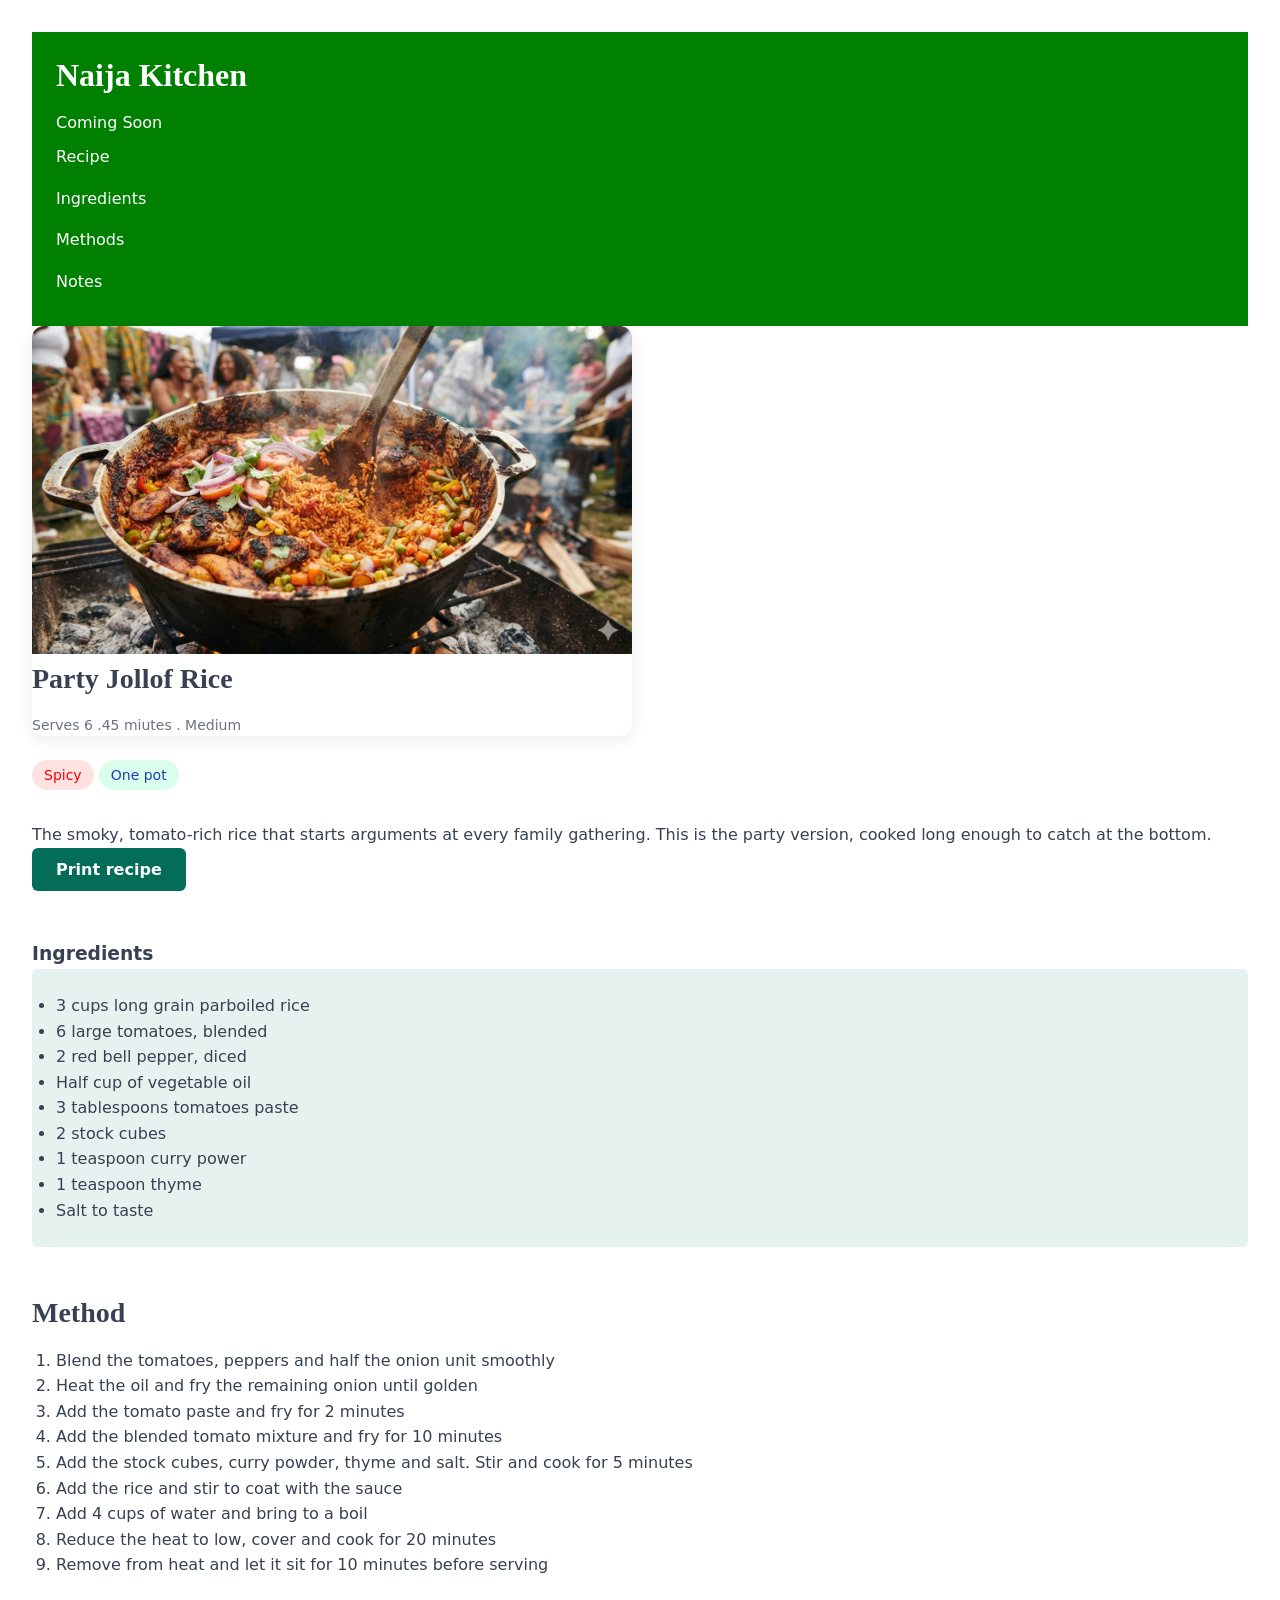
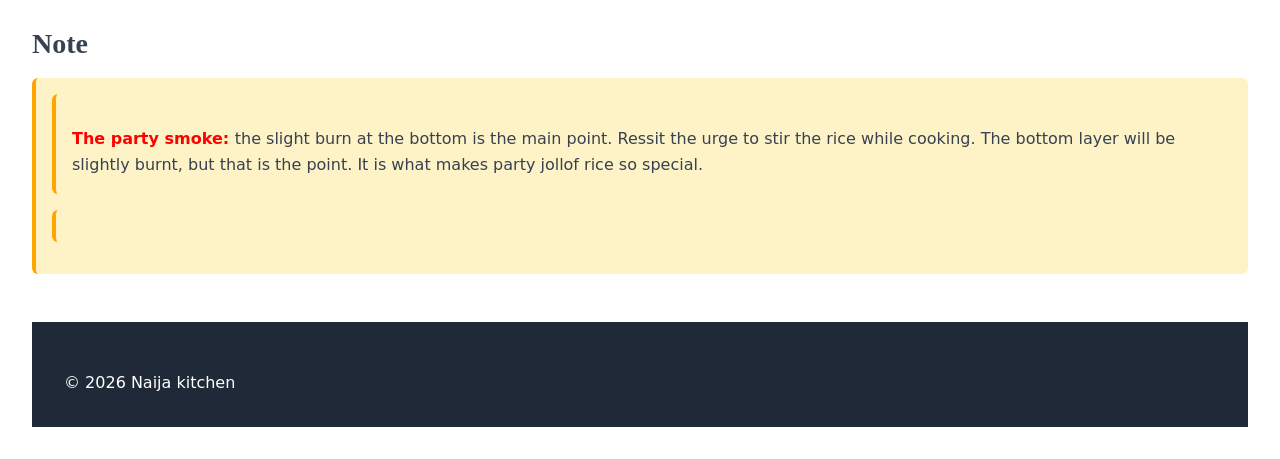
==== index.html @ 399a7993 "Update Naija Kitchen page" ====
<!DOCTYPE html>
<html lang="en">
<head>
    <meta charset="UTF-8">
    <meta name="viewport" content="width=device-width, initial-scale=1.0">
    <title>Naija Kitchen - Party Jollof Rice</title>
    <link rel="stylesheet" href="css/styles.css">
</head>
 <body>
    <header>
    <h1>Naija Kitchen</h1>
    <p>Coming Soon</p>
 <nav>
            <ul>
                <li><a href="#hero">Recipe</a></li>
                <li><a href="#ingredients">Ingredients</a></li>
                <li><a href="#methods">Methods</a></li>
                <li><a href="notes">Notes</a></li>

            </ul>
        </nav>
     </header>

     <main class="container">
        <section id="recipe">
            <article class="recipe-card">
            <img class="recipe-card_image" src="image/jollof.jpg" 
            alt="A pot of party jollof rice, browned at the edges">
            <div class="recipe-card_body">


            <h2>Party Jollof Rice</h2>
            <p class="recipe-meta">Serves 6 .45 miutes . Medium</p>
            
        </div>
     </article>

        <div class="tag-row">
            <span class="tag tag--spicy">Spicy</span>
            <span class="tag tag--quick">One pot</span> 
        </div>
        <p class="recipe-intro">
            The smoky, tomato-rich rice that starts arguments at every family gathering.
              This is the party version, cooked long enough to catch at the bottom.
        </p>

        <button class="btn">Print recipe</button>
        </section>


        <section id="ingredients">
            <h3>Ingredients</h3>
            <ul class="ingredients">
            <li>3 cups long grain parboiled rice</li>
            <li>6 large tomatoes, blended</li>
            <li>2 red bell pepper, diced</li>
            <li>Half cup of vegetable oil</li>
            <li>3 tablespoons tomatoes paste</li>
            <li>2 stock cubes</li>
            <li>1 teaspoon curry power</li>
            <li>1 teaspoon thyme</li>
            <li>Salt to taste</li>
            </ul>
        </section>

        <section id="Method">
            <h2>Method</h2>
            <ol class="method">
            <li>Blend the tomatoes, peppers and half the onion unit smoothly</li>
            <li>Heat the oil and fry the remaining onion until golden</li> 
            <li>Add the tomato paste and fry for 2 minutes</li>
            <li>Add the blended tomato mixture and fry for 10 minutes</li>
            <li>Add the stock cubes, curry powder, thyme and salt. Stir and cook for 5 minutes</li>
            <li>Add the rice and stir to coat with the sauce</li>
            <li>Add 4 cups of water and bring to a boil</li>
            <li>Reduce the heat to low, cover and cook for 20 minutes</li>
            <li>Remove from heat and let it sit for 10 minutes before serving</li>


            </ol>
        </section>

        <section id="Note">
            <h2>Note</h2>
            <ul class="note">
                 <div class="note">
                <p><strong>The party smoke: </strong> the slight burn at the bottom is the main point. 
                    Ressit the urge to stir the rice while cooking. 
                    The bottom layer will be slightly burnt, 
                    but that is the point. It is what makes party jollof rice so special.
                </p>
            </div>
            <div class="note">
             
            </div>

            </ul>

        </section>
     </main>

     <footer>
        <p>&copy; 2026 Naija kitchen</p>
     </footer>

    
</body>
</html>
---- css/styles.css ----
/* ----RESET ---- */

* {
    margin: 0;
    padding: 0;
    box-sizing:  border-box;
}

/* -----SPACING SCALE ----- */
/* only use these. No arbitrary numbers.
   0.5rem - 1rem - 1.5rem - 2rem - 4rem */

body {
    font-family: "Poppins", system-ui, sans sans-serif;
    padding: 2rem;
    color: #374151;
    line-height: 1.6;
}

h1, h2 {
     font-family: "Playfair", Georgia, serif;

}

h1 {font-size: 2rem;
    line-height: 1.2;
    margin-bottom: 1rem;

}

h2 {
    font-size: 1.75rem;
    line-height: 1.3;
    margin-bottom: 1rem;
    margin-top: 2rem;
}

p { margin-top: 1rem;}

ul,ol {
    margin-bottom: 1rem;
    padding-left: 1.5rem;
}

section { margin-bottom: 3rem;}

/* ---- LAYOUT -----*/
*container {
    width: 100%;
    max-width: 1100px;
    margin: 0 auto;
    padding: 0 rem;
}

/* ----- HEADER -----*/
header {
    background: green;
    color: white;
    padding: 1.5rem;
    
}

header h1 {
    margin-bottom: 1rem;
}

nav ul {
    list-style: none;
    padding-left: 0;
    margin-bottom: 0;
}

nav a {
    color: white;
    text-decoration: none;
    padding: 0.5rem 0;
    display: inline-block;
}

nav a:hover,
nav a:focus {
    text-decoration: underline;
}

.recipe-card {
    max-width: 600px;
    background: white;
    border-radius: 12px;
    box-shadow: 0 4px 16px rgba(0, 0, 0,0.08);
    overflow: hidden;
    margin-bottom: 1.5rem;

}


.recipe-card_image {
    width: 100%;
    height: 200%;
    object-fit: cover;

}

.recipe-card_body {
    padding: 1.5rems;}


.recipe-card_body h2 {
    margin-top: 0;
}

.recipe-meta {
    color: #6b7280;
    font-size: 0.875rem;
    margin-bottom: 0;
}

/* ------ TAGS -------*/

.tag {
    margin-bottom: 1rem;
}

.tag {
    display: inline-block;
    padding: 0.25rem 0.75rem;
    border-radius: 99px;
    font-size: 0.875rem;
}

.tag--spicy {
    background: #fee2e2;
    color: red;
}

.tag--quick {
    background: #dbfeec;
    color: #1e40af;
}

/*-----BUTTON----- */
.btn{
    display: inline-block;
    background: #036d58;
    color: white;
    padding: 0.75rem 1.5rem;
    border: none;
    border-radius: 6px;
    font-size: 1rem;
    font-weight: 600;
    font-family: inherit;
    cursor: pointer;

}

.btn:hover,
.btn:focus {
    background: #025243;
    
}
    
    /* INGREDIENTS */
    .ingredients {
        background: #e6f2ef;
        padding: 1.5rem;
        border-radius: 6px;
        
    }

    /* NOTES */
    .note {
        background:#fef3c7;
        padding: 1rem;
        border-left: 4px solid orange;
        border-radius: 6px;
        margin-bottom: 1rem;
    }

    .note p {
        margin-bottom: 0;

    }

    .note strong {
        color: red;
    }

    /* FOOTER */
    footer {
        padding: 2rem;
        margin-top: 3rem;
        background: #1f2937;
        color: white;
        text-aligin: center;
    }
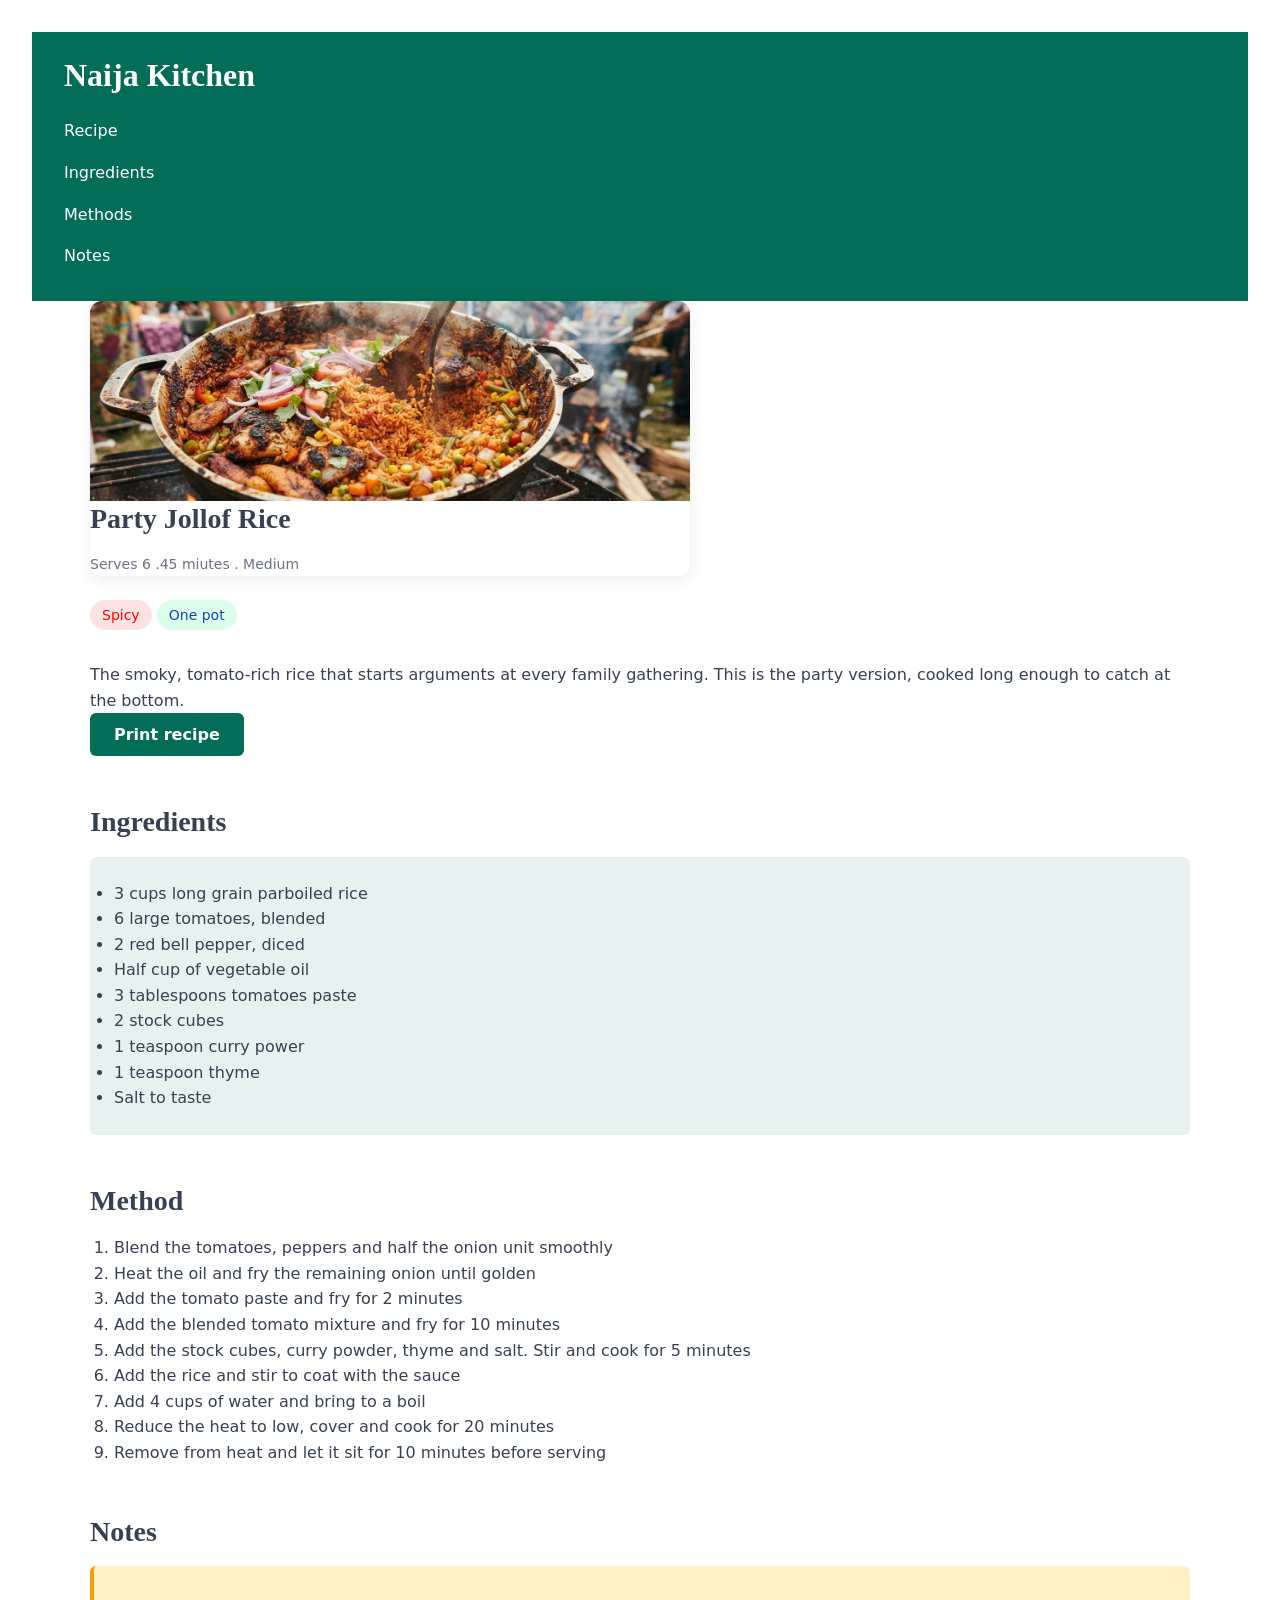
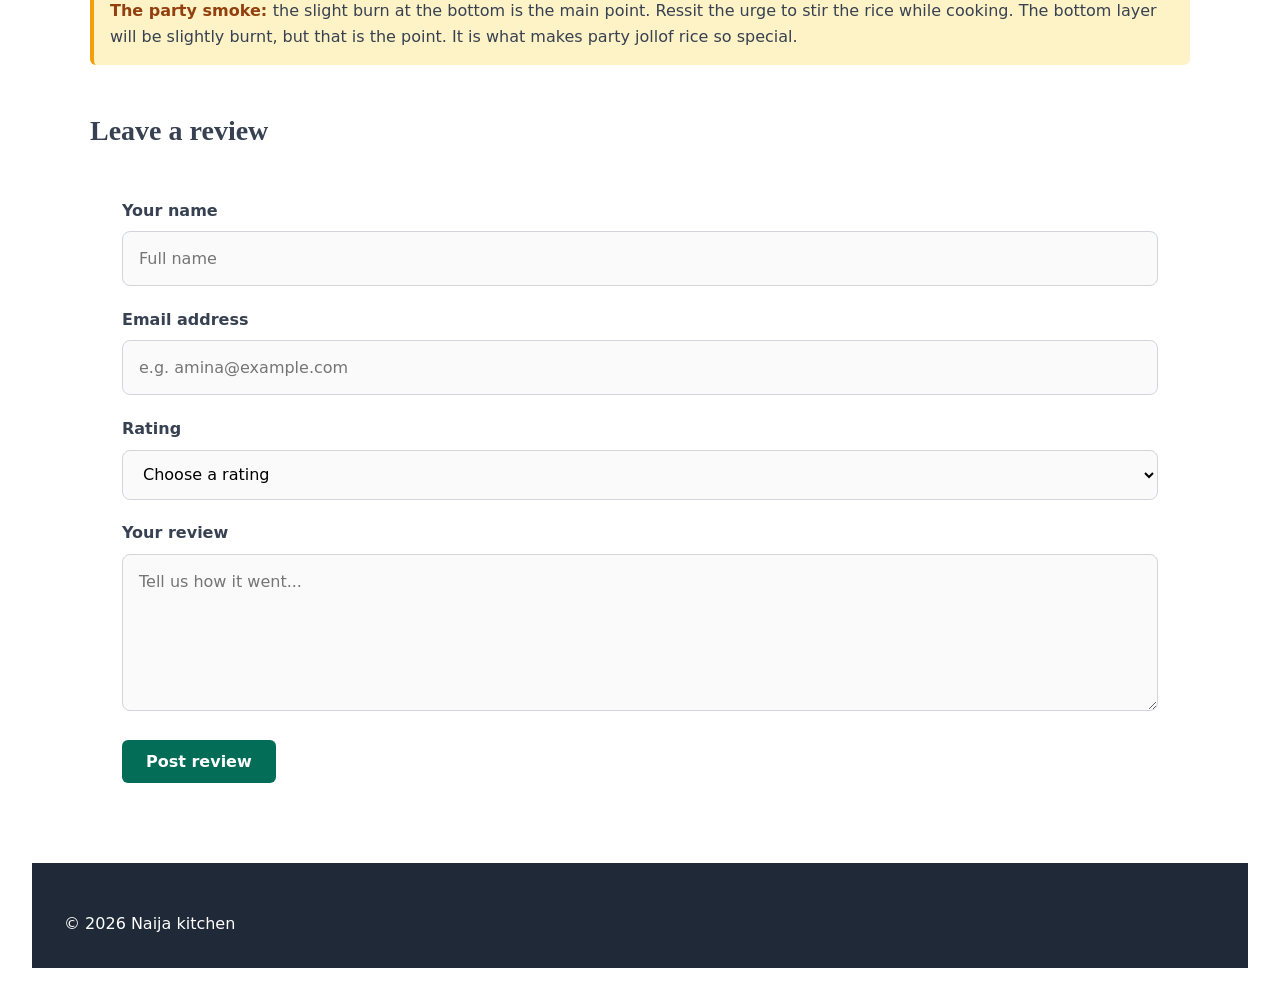
==== commit 48c47bee: "Style Naija Kitchen recipe page" ====
--- a/index.html
+++ b/index.html
@@ -1,108 +1,137 @@
 <!DOCTYPE html>
 <html lang="en">
+
 <head>
     <meta charset="UTF-8">
     <meta name="viewport" content="width=device-width, initial-scale=1.0">
     <title>Naija Kitchen - Party Jollof Rice</title>
     <link rel="stylesheet" href="css/styles.css">
 </head>
- <body>
+
+<body>
     <header>
-    <h1>Naija Kitchen</h1>
-    <p>Coming Soon</p>
- <nav>
+        <h1>Naija Kitchen</h1>
+
+        <nav>
             <ul>
-                <li><a href="#hero">Recipe</a></li>
-                <li><a href="#ingredients">Ingredients</a></li>
-                <li><a href="#methods">Methods</a></li>
-                <li><a href="notes">Notes</a></li>
+                <li><a href="#hero">Recipe</a>
+                </li>
+                <li><a href="#ingredients">Ingredients</a>
+                </li>
+                <li><a href="#methods">Methods</a>
+                </li>
+                <li><a href="notes">Notes</a>
+                </li>
 
             </ul>
         </nav>
-     </header>
+    </header>
 
-     <main class="container">
+    <main class="container">
         <section id="recipe">
             <article class="recipe-card">
-            <img class="recipe-card_image" src="image/jollof.jpg" 
-            alt="A pot of party jollof rice, browned at the edges">
-            <div class="recipe-card_body">
+                <img class="recipe-card_image" src="image/jollof.jpg">
 
+                <div class="recipe-card_body">
 
-            <h2>Party Jollof Rice</h2>
-            <p class="recipe-meta">Serves 6 .45 miutes . Medium</p>
-            
-        </div>
-     </article>
+                    <h2>Party Jollof Rice</h2>
+                    <p class="recipe-meta">Serves 6 .45 miutes . Medium</p>
 
-        <div class="tag-row">
-            <span class="tag tag--spicy">Spicy</span>
-            <span class="tag tag--quick">One pot</span> 
-        </div>
-        <p class="recipe-intro">
-            The smoky, tomato-rich rice that starts arguments at every family gathering.
-              This is the party version, cooked long enough to catch at the bottom.
-        </p>
+                </div>
+            </article>
 
-        <button class="btn">Print recipe</button>
+            <div class="tag-row">
+                <span class="tag tag--spicy">Spicy</span>
+                <span class="tag tag--quick">One pot</span>
+            </div>
+            <p class="recipe-intro">
+                The smoky, tomato-rich rice that starts arguments at every family gathering.
+                This is the party version, cooked long enough to catch at the bottom.
+            </p>
+
+            <button class="btn">Print recipe</button>
         </section>
 
 
         <section id="ingredients">
-            <h3>Ingredients</h3>
+            <h2>Ingredients</h2>
             <ul class="ingredients">
-            <li>3 cups long grain parboiled rice</li>
-            <li>6 large tomatoes, blended</li>
-            <li>2 red bell pepper, diced</li>
-            <li>Half cup of vegetable oil</li>
-            <li>3 tablespoons tomatoes paste</li>
-            <li>2 stock cubes</li>
-            <li>1 teaspoon curry power</li>
-            <li>1 teaspoon thyme</li>
-            <li>Salt to taste</li>
+                <li>3 cups long grain parboiled rice</li>
+                <li>6 large tomatoes, blended</li>
+                <li>2 red bell pepper, diced</li>
+                <li>Half cup of vegetable oil</li>
+                <li>3 tablespoons tomatoes paste</li>
+                <li>2 stock cubes</li>
+                <li>1 teaspoon curry power</li>
+                <li>1 teaspoon thyme</li>
+                <li>Salt to taste</li>
             </ul>
         </section>
 
         <section id="Method">
             <h2>Method</h2>
             <ol class="method">
-            <li>Blend the tomatoes, peppers and half the onion unit smoothly</li>
-            <li>Heat the oil and fry the remaining onion until golden</li> 
-            <li>Add the tomato paste and fry for 2 minutes</li>
-            <li>Add the blended tomato mixture and fry for 10 minutes</li>
-            <li>Add the stock cubes, curry powder, thyme and salt. Stir and cook for 5 minutes</li>
-            <li>Add the rice and stir to coat with the sauce</li>
-            <li>Add 4 cups of water and bring to a boil</li>
-            <li>Reduce the heat to low, cover and cook for 20 minutes</li>
-            <li>Remove from heat and let it sit for 10 minutes before serving</li>
+                <li>Blend the tomatoes, peppers and half the onion unit smoothly</li>
+                <li>Heat the oil and fry the remaining onion until golden</li>
+                <li>Add the tomato paste and fry for 2 minutes</li>
+                <li>Add the blended tomato mixture and fry for 10 minutes</li>
+                <li>Add the stock cubes, curry powder, thyme and salt. Stir and cook for 5 minutes</li>
+                <li>Add the rice and stir to coat with the sauce</li>
+                <li>Add 4 cups of water and bring to a boil</li>
+                <li>Reduce the heat to low, cover and cook for 20 minutes</li>
+                <li>Remove from heat and let it sit for 10 minutes before serving</li>
 
 
             </ol>
         </section>
 
         <section id="Note">
-            <h2>Note</h2>
-            <ul class="note">
-                 <div class="note">
-                <p><strong>The party smoke: </strong> the slight burn at the bottom is the main point. 
-                    Ressit the urge to stir the rice while cooking. 
-                    The bottom layer will be slightly burnt, 
+            <h2>Notes</h2>
+            <div class="note">
+                <p><strong>The party smoke: </strong> the slight burn at the bottom is the main point.
+                    Ressit the urge to stir the rice while cooking.
+                    The bottom layer will be slightly burnt,
                     but that is the point. It is what makes party jollof rice so special.
                 </p>
             </div>
-            <div class="note">
-             
-            </div>
-
-            </ul>
 
         </section>
-     </main>
+    </main>
+    <section id="review" class="container">
+        <h2>Leave a review</h2>
+        <form class="review-form">
+            <div class="form-group">
+                <label for="name">Your name</label>
+                <input type="text" id="name" name="name" placeholder="Full name" required>
+            </div>
+            <div class="form-group">
+                <label for="email">Email address</label>
+                <input type="email" id="email" name="email" placeholder="e.g. amina@example.com" required>
+            </div>
+            <div class="form-group">
+                <label for="rating">Rating</label>
+                <select id="rating" name="rating" required>
+                    <option value="">Choose a rating</option>
+                    <option value="5">5 — Party jollof perfection</option>
+                    <option value="4">4 — Almost perfect</option>
+                    <option value="3">3 — Good, could be better</option>
+                    <option value="2">2 — Needed work</option>
+                    <option value="1">1 — I have questions</option>
+                </select>
+            </div>
+            <div class="form-group">
+                <label for="comment">Your review</label>
+                <textarea id="comment" name="comment" rows="5" placeholder="Tell us how it went..."></textarea>
+            </div>
+            <button type="submit" class="btn">Post review</button>
+        </form>
+    </section>
 
-     <footer>
+    <footer>
         <p>&copy; 2026 Naija kitchen</p>
-     </footer>
+    </footer>
 
-    
+
 </body>
+
 </html>
--- a/css/styles.css
+++ b/css/styles.css
@@ -1,4 +1,4 @@
-/* ----RESET ---- */
+/* =====RESET ===== */
 
 * {
     margin: 0;
@@ -18,7 +18,7 @@
 }
 
 h1, h2 {
-     font-family: "Playfair", Georgia, serif;
+     font-family: 'Playfair', Georgia, serif;
 
 }
 
@@ -35,28 +35,32 @@
     margin-top: 2rem;
 }
 
-p { margin-top: 1rem;}
+p { margin-top: 1rem;
+}
 
 ul,ol {
     margin-bottom: 1rem;
     padding-left: 1.5rem;
 }
 
-section { margin-bottom: 3rem;}
-
-/* ---- LAYOUT -----*/
-*container {
+section { 
+    margin-bottom: 3rem;
+}
+
+/* =====LAYOUT =====*/
+
+.container {
     width: 100%;
     max-width: 1100px;
     margin: 0 auto;
     padding: 0 rem;
 }
 
-/* ----- HEADER -----*/
+/* ===== HEADER =====*/
 header {
-    background: green;
+    background: #036d58;
     color: white;
-    padding: 1.5rem;
+    padding: 1.5rem 2rem;
     
 }
 
@@ -95,13 +99,17 @@
 
 .recipe-card_image {
     width: 100%;
-    height: 200%;
+    height: 200px;
     object-fit: cover;
-
-}
+    display: block;
+
+}
+
+
 
 .recipe-card_body {
-    padding: 1.5rems;}
+    padding: 1.5rems;
+}
 
 
 .recipe-card_body h2 {
@@ -114,7 +122,7 @@
     margin-bottom: 0;
 }
 
-/* ------ TAGS -------*/
+/* ==== TAGS =====*/
 
 .tag {
     margin-bottom: 1rem;
@@ -170,7 +178,7 @@
     .note {
         background:#fef3c7;
         padding: 1rem;
-        border-left: 4px solid orange;
+        border-left: 4px solid #f59e0b;
         border-radius: 6px;
         margin-bottom: 1rem;
     }
@@ -181,7 +189,7 @@
     }
 
     .note strong {
-        color: red;
+        color: #92400e;
     }
 
     /* FOOTER */
@@ -191,4 +199,46 @@
         background: #1f2937;
         color: white;
         text-aligin: center;
+    }
+
+    /* ==== REVIEW FORM ==== */
+    review {
+        padding: 2rem;
+    }
+
+    .review-form {
+        background: white;
+        padding: 2rem;
+        border-radius: 12px;
+        box-shadow: 0 5px 18px rgba(red, green, blue, alpha);
+    }
+
+    .form-group { margin-bottom: 1.3rem; 
+    } 
+    
+    .form-group label { display: block; font-weight: 700; margin-bottom: 0.5rem; color: #374151; 
+    
+    } 
+    
+    
+    .form-group input, .form-group select, 
+    
+    .form-group textarea { 
+        width: 100%; 
+        padding: 0.85rem 1rem; 
+        border: 1px solid #d1d5db; 
+        border-radius: 8px; font: inherit; outline: none; transition: 0.3s; 
+        background: #fafafa; 
+    } 
+    
+    .form-group input:focus, 
+    .form-group select:focus, 
+    
+    .form-group textarea:focus { 
+        border-color: #036d58; 
+        background: white; 
+        box-shadow: 0 0 0 3px rgba(3, 109, 88, 0.1); 
+    } 
+    .form-group textarea { 
+        resize: vertical; 
     }
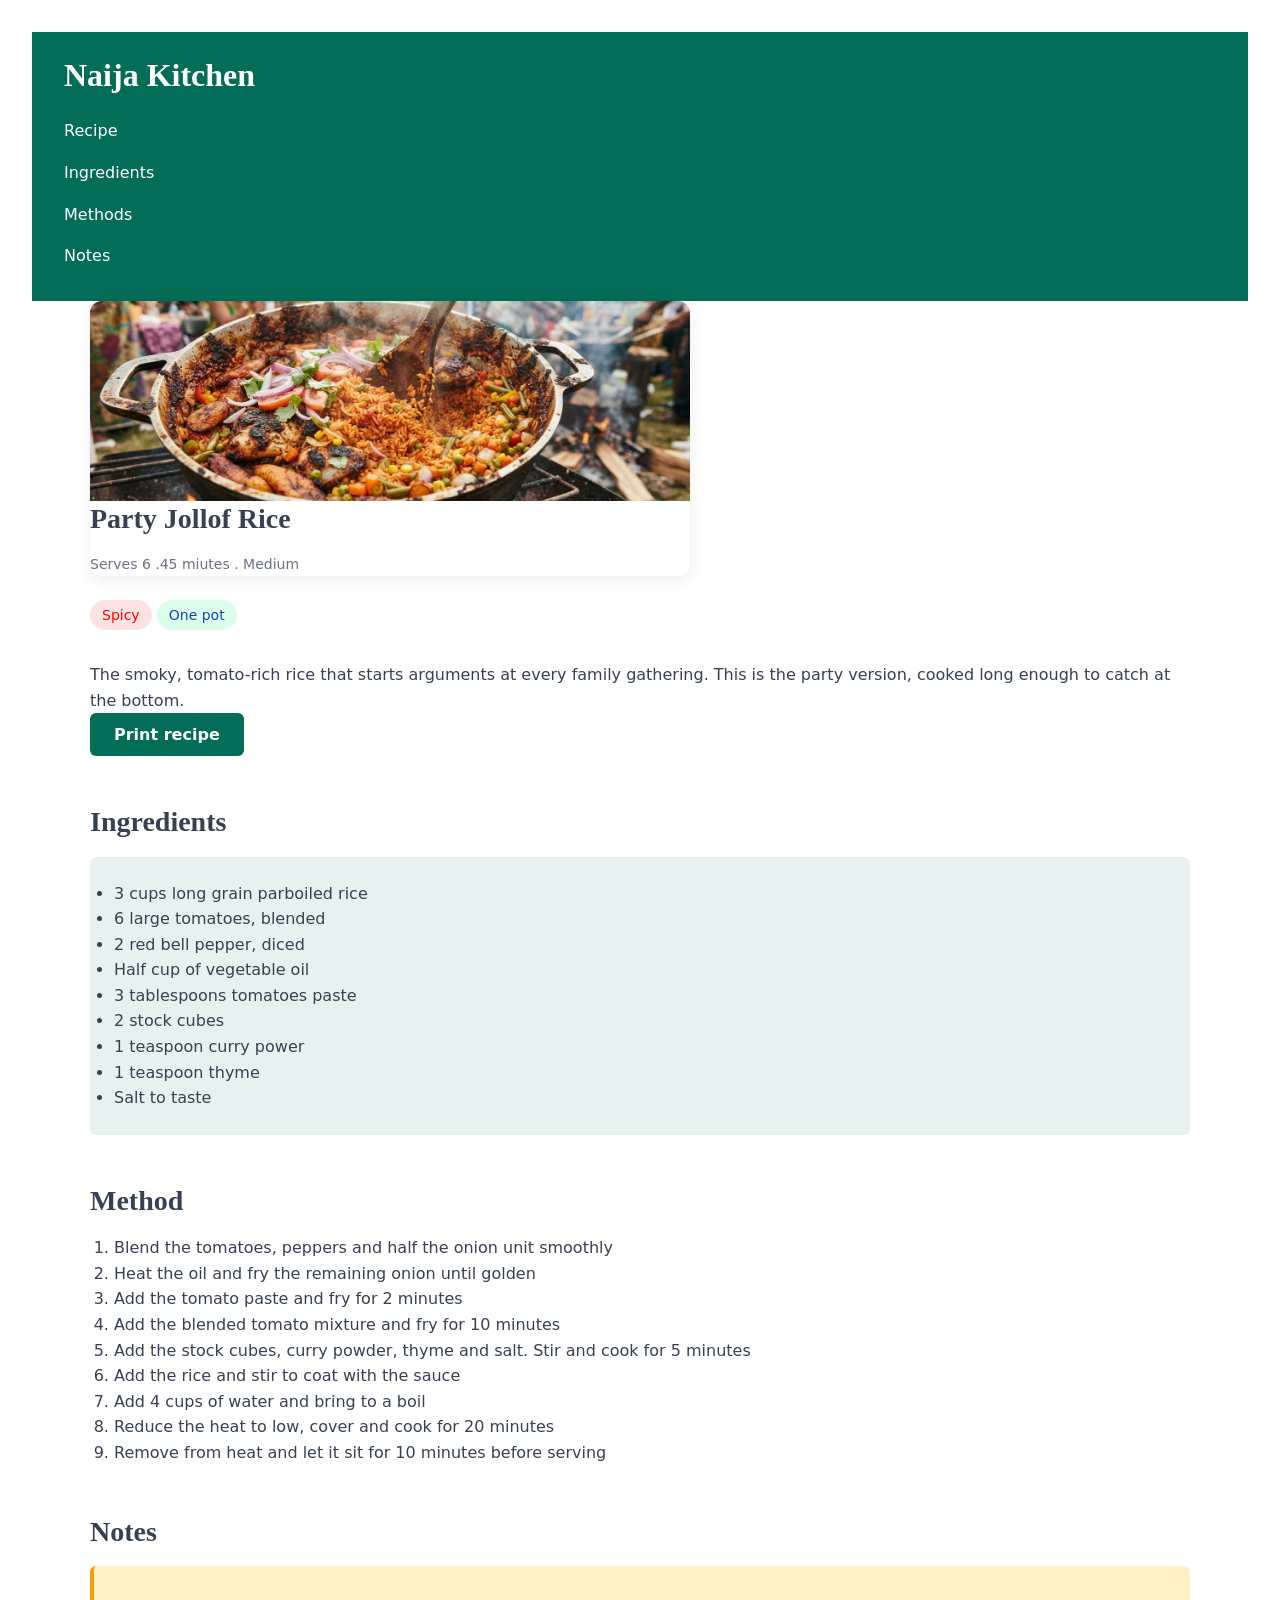
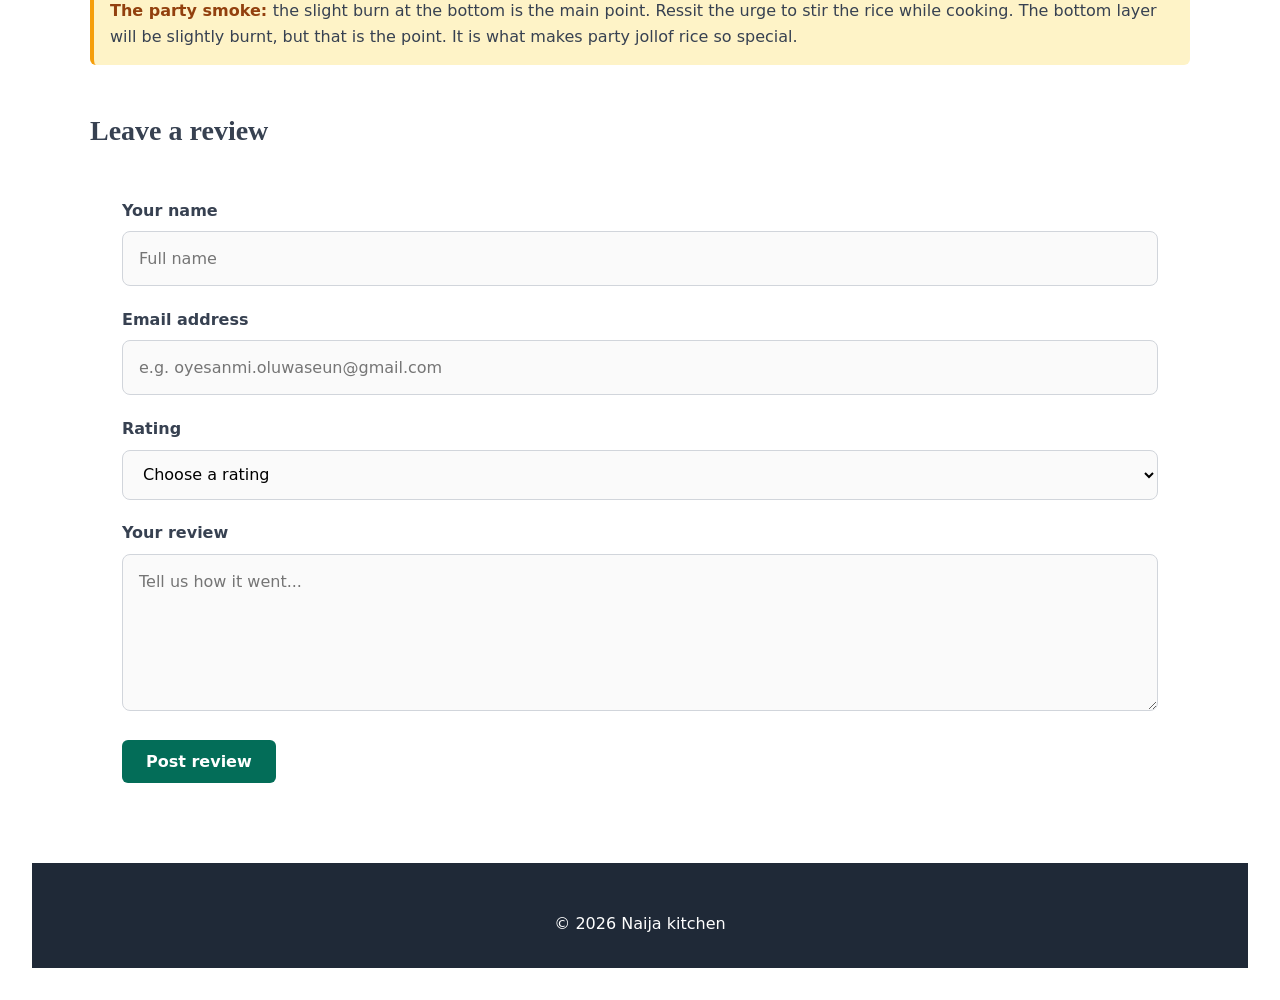
==== commit c888039f: "Naija-Kitchen" ====
--- a/index.html
+++ b/index.html
@@ -106,17 +106,17 @@
             </div>
             <div class="form-group">
                 <label for="email">Email address</label>
-                <input type="email" id="email" name="email" placeholder="e.g. amina@example.com" required>
+                <input type="email" id="email" name="email" placeholder="e.g. oyesanmi.oluwaseun@gmail.com" required>
             </div>
             <div class="form-group">
                 <label for="rating">Rating</label>
                 <select id="rating" name="rating" required>
                     <option value="">Choose a rating</option>
-                    <option value="5">5 — Party jollof perfection</option>
-                    <option value="4">4 — Almost perfect</option>
-                    <option value="3">3 — Good, could be better</option>
-                    <option value="2">2 — Needed work</option>
-                    <option value="1">1 — I have questions</option>
+                    <option value="5">5 - Party jollof perfection</option>
+                    <option value="4">4 - Almost perfect</option>
+                    <option value="3">3 - Good, could be better</option>
+                    <option value="2">2 - Needed work</option>
+                    <option value="1">1 - I have questions</option>
                 </select>
             </div>
             <div class="form-group">
--- a/css/styles.css
+++ b/css/styles.css
@@ -192,53 +192,56 @@
         color: #92400e;
     }
 
+    /* ==== REVIEW FORM ==== */
+    review {
+        padding: 2rem;
+    }
+
+    .review-form {
+        background: white;
+        padding: 2rem;
+        border-radius: 12px;
+        box-shadow: 0 5px 18px rgba(red, green, blue, alpha);
+    }
+
+    .form-group {
+        
+         margin-bottom: 1.3rem; 
+    } 
+    
+    .form-group label { display: block; font-weight: 700; margin-bottom: 0.5rem; color: #374151; 
+    
+    } 
+    
+    
+    .form-group input, .form-group select, 
+    
+    .form-group textarea { 
+        width: 100%; 
+        padding: 0.85rem 1rem; 
+        border: 1px solid #d1d5db; 
+        border-radius: 8px; font: inherit; outline: none; transition: 0.3s; 
+        background: #fafafa; 
+    } 
+    
+    .form-group input:focus, 
+    .form-group select:focus, 
+    
+    .form-group textarea:focus { 
+        border-color: #036d58; 
+        background: white; 
+        box-shadow: 0 0 0 3px rgba(3, 109, 88, 0.1); 
+    } 
+    .form-group textarea { 
+        resize: vertical; 
+    }
+
     /* FOOTER */
     footer {
         padding: 2rem;
         margin-top: 3rem;
         background: #1f2937;
         color: white;
-        text-aligin: center;
-    }
-
-    /* ==== REVIEW FORM ==== */
-    review {
-        padding: 2rem;
-    }
-
-    .review-form {
-        background: white;
-        padding: 2rem;
-        border-radius: 12px;
-        box-shadow: 0 5px 18px rgba(red, green, blue, alpha);
-    }
-
-    .form-group { margin-bottom: 1.3rem; 
-    } 
-    
-    .form-group label { display: block; font-weight: 700; margin-bottom: 0.5rem; color: #374151; 
-    
-    } 
-    
-    
-    .form-group input, .form-group select, 
-    
-    .form-group textarea { 
-        width: 100%; 
-        padding: 0.85rem 1rem; 
-        border: 1px solid #d1d5db; 
-        border-radius: 8px; font: inherit; outline: none; transition: 0.3s; 
-        background: #fafafa; 
-    } 
-    
-    .form-group input:focus, 
-    .form-group select:focus, 
-    
-    .form-group textarea:focus { 
-        border-color: #036d58; 
-        background: white; 
-        box-shadow: 0 0 0 3px rgba(3, 109, 88, 0.1); 
-    } 
-    .form-group textarea { 
-        resize: vertical; 
-    }+        text-align: center;
+    }
+
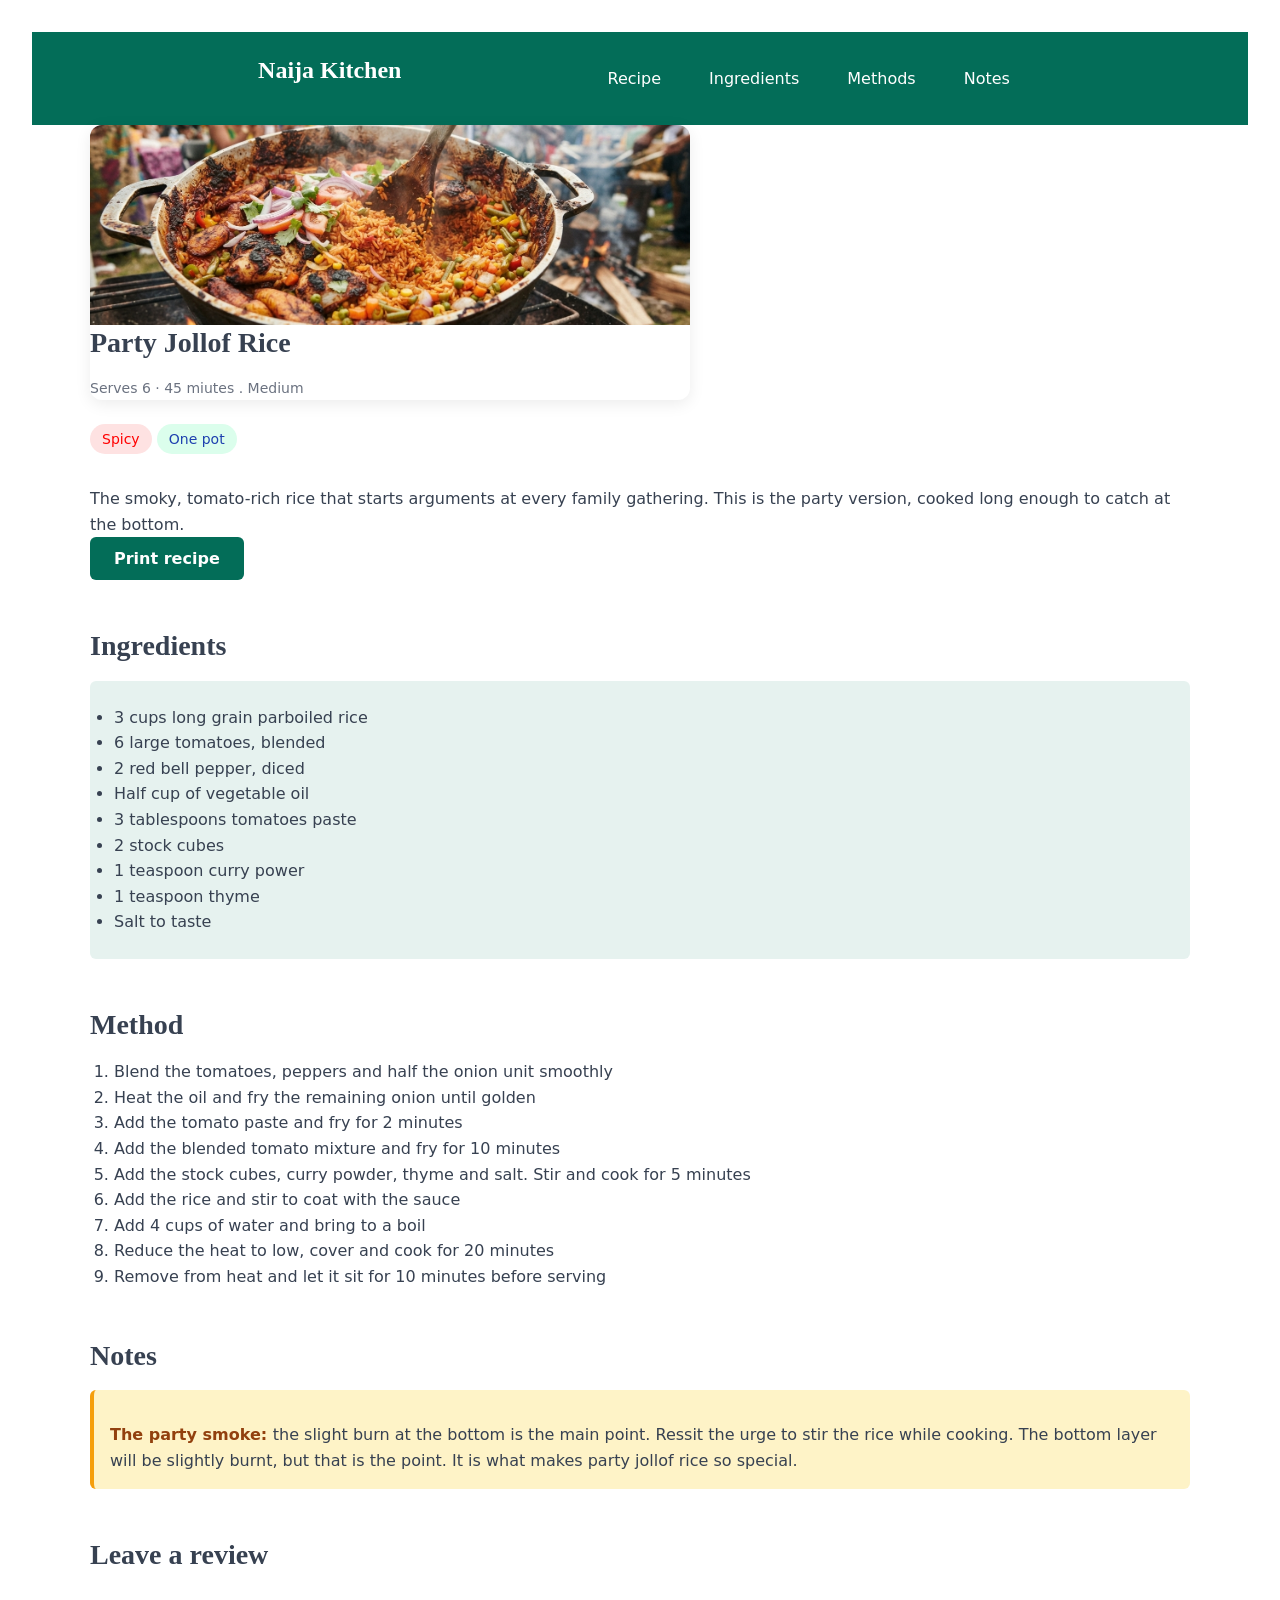
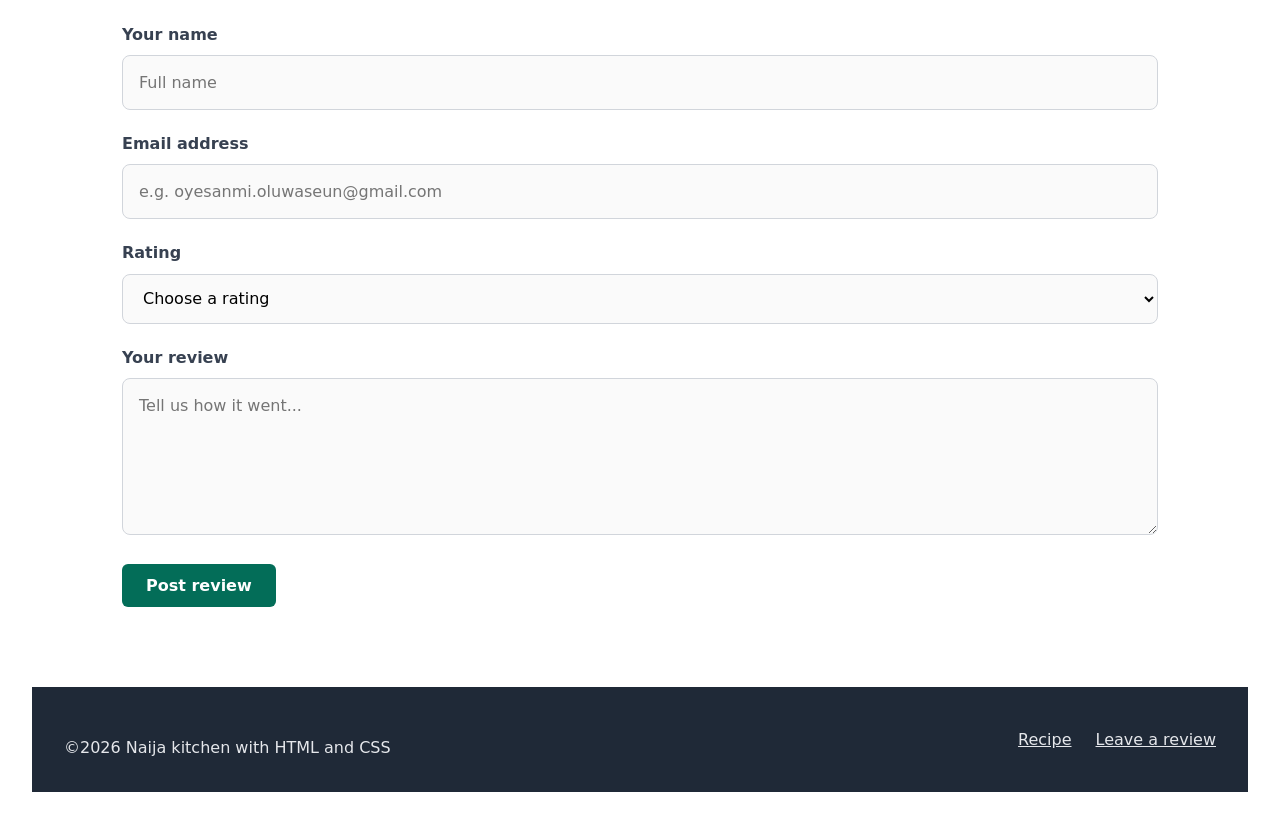
==== commit 8f5484ab: "Finish flexbox navbar, tag row and footer" ====
--- a/index.html
+++ b/index.html
@@ -5,6 +5,7 @@
     <meta charset="UTF-8">
     <meta name="viewport" content="width=device-width, initial-scale=1.0">
     <title>Naija Kitchen - Party Jollof Rice</title>
+
     <link rel="stylesheet" href="css/styles.css">
 </head>
 
@@ -35,7 +36,7 @@
                 <div class="recipe-card_body">
 
                     <h2>Party Jollof Rice</h2>
-                    <p class="recipe-meta">Serves 6 .45 miutes . Medium</p>
+                    <p class="recipe-meta">Serves 6 &middot 45 miutes . Medium</p>
 
                 </div>
             </article>
@@ -128,8 +129,18 @@
     </section>
 
     <footer>
-        <p>&copy; 2026 Naija kitchen</p>
+        <p>&copy2026 Naija kitchen with HTML and CSS</p>
+        <ul class="footer-links">
+            <li><a href="#recipe">Recipe</a></li>
+            <li><a href="review">Leave a review</a></li>
+            
+
+
+
+        </ul>
     </footer>
+
+    
 
 
 </body>
--- a/css/styles.css
+++ b/css/styles.css
@@ -61,29 +61,38 @@
     background: #036d58;
     color: white;
     padding: 1.5rem 2rem;
+    display: flex;
+    justify-content: space-evenly;
+    align-items: center;
     
 }
 
 header h1 {
     margin-bottom: 1rem;
+    font-size: 1.5rem;
 }
 
 nav ul {
     list-style: none;
     padding-left: 0;
     margin-bottom: 0;
+    display: flex;
+    gap: 1.5rem; 
+    /*flex-diection: column;
+    justify-content: center;*/
 }
 
 nav a {
     color: white;
     text-decoration: none;
-    padding: 0.5rem 0;
+    padding: 0.5rem 0.75rem;
+    border-radius: 4px;
     display: inline-block;
 }
 
 nav a:hover,
 nav a:focus {
-    text-decoration: underline;
+    background: rgba (255, 255, 0.15);
 }
 
 .recipe-card {
@@ -96,7 +105,6 @@
 
 }
 
-
 .recipe-card_image {
     width: 100%;
     height: 200px;
@@ -104,7 +112,6 @@
     display: block;
 
 }
-
 
 
 .recipe-card_body {
@@ -241,7 +248,37 @@
         padding: 2rem;
         margin-top: 3rem;
         background: #1f2937;
-        color: white;
-        text-align: center;
-    }
-
+        color: #e5e7eb;
+        
+
+        display: flex;
+        justify-content: space-between;
+        align-items: center;
+        flex-wrap: wrap;
+        gap: 1.5rem;
+    }
+
+    .footer-links{
+        list-style: none;
+        display: flex;
+        gap: 1.5rem;
+        margin-bottom: 0;
+        padding-left: 0;
+    }
+
+    .footer-links a {
+        color: #e5e7eb;
+    }
+
+    footer p {
+        margin-bottom: 0;
+    }
+
+    .footer-links a:hover,
+    .footer-links a:focus{
+        color: white
+    }
+    
+
+
+ 
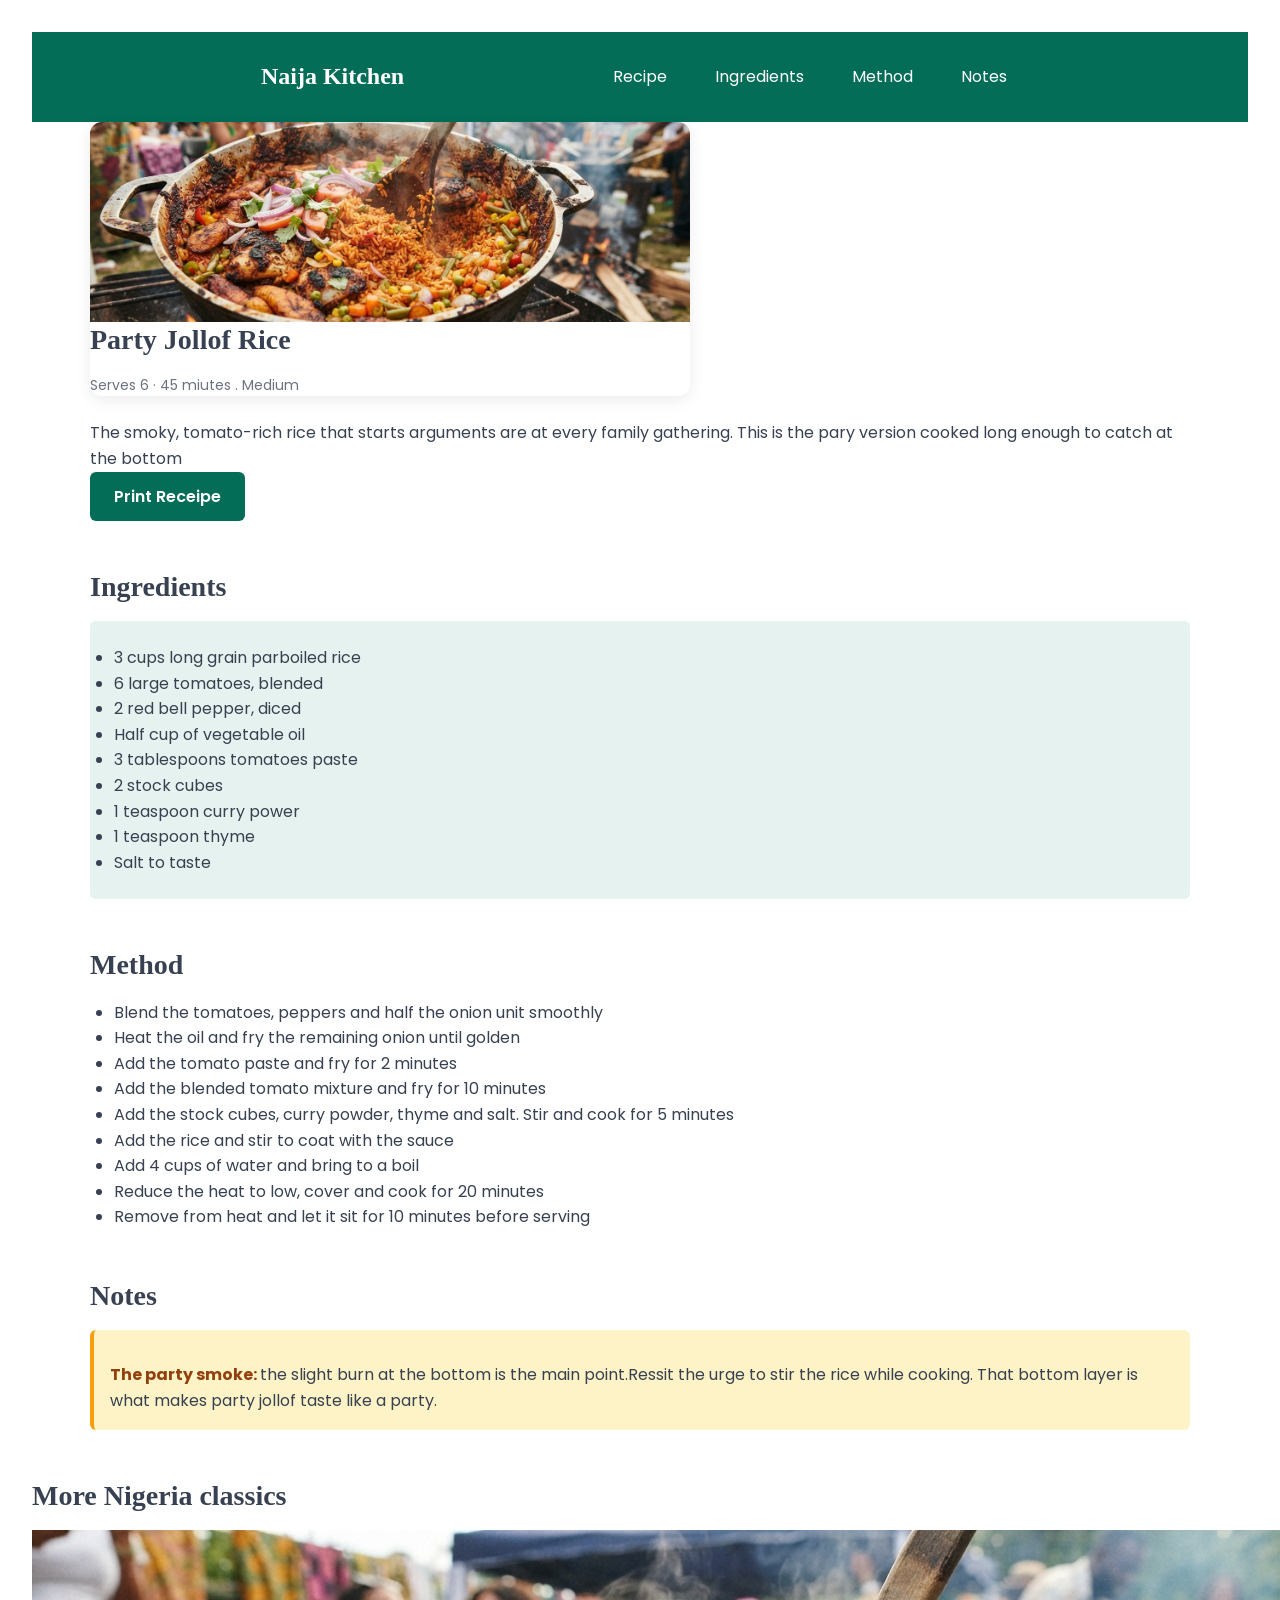
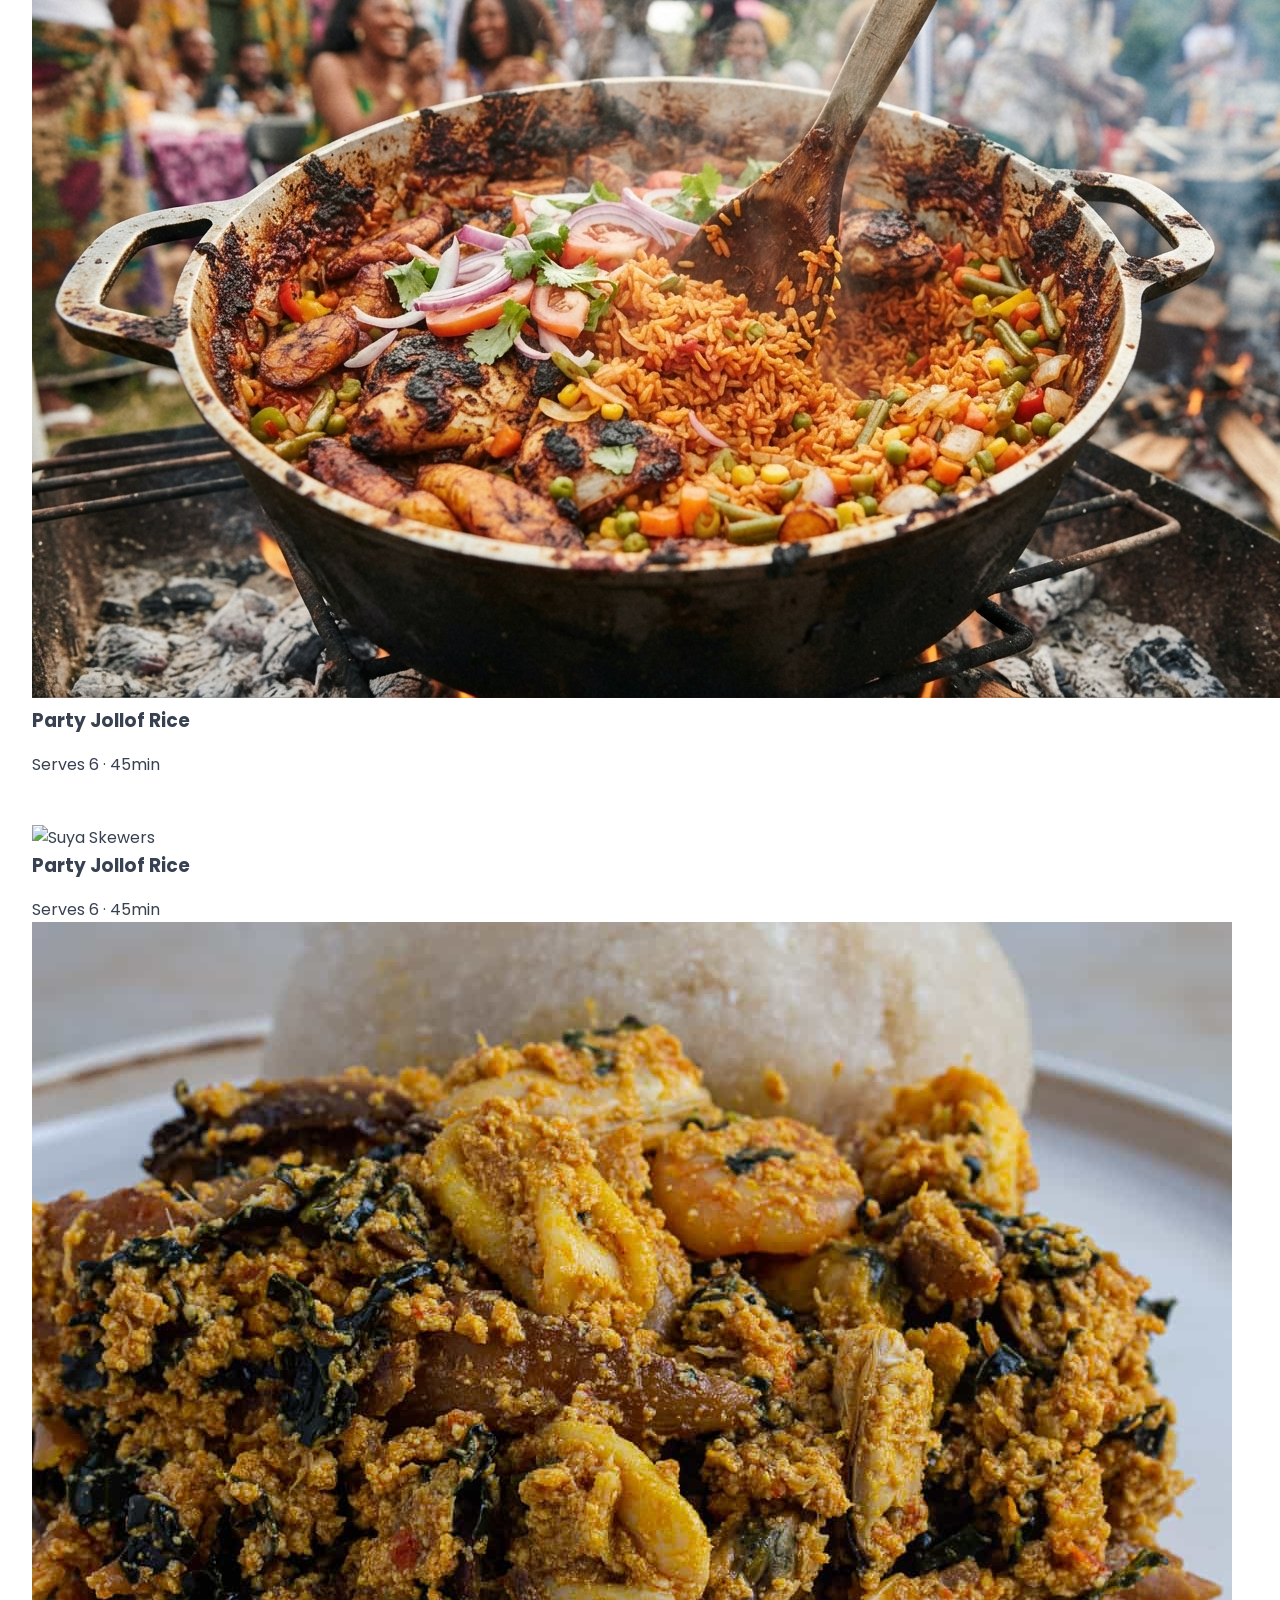
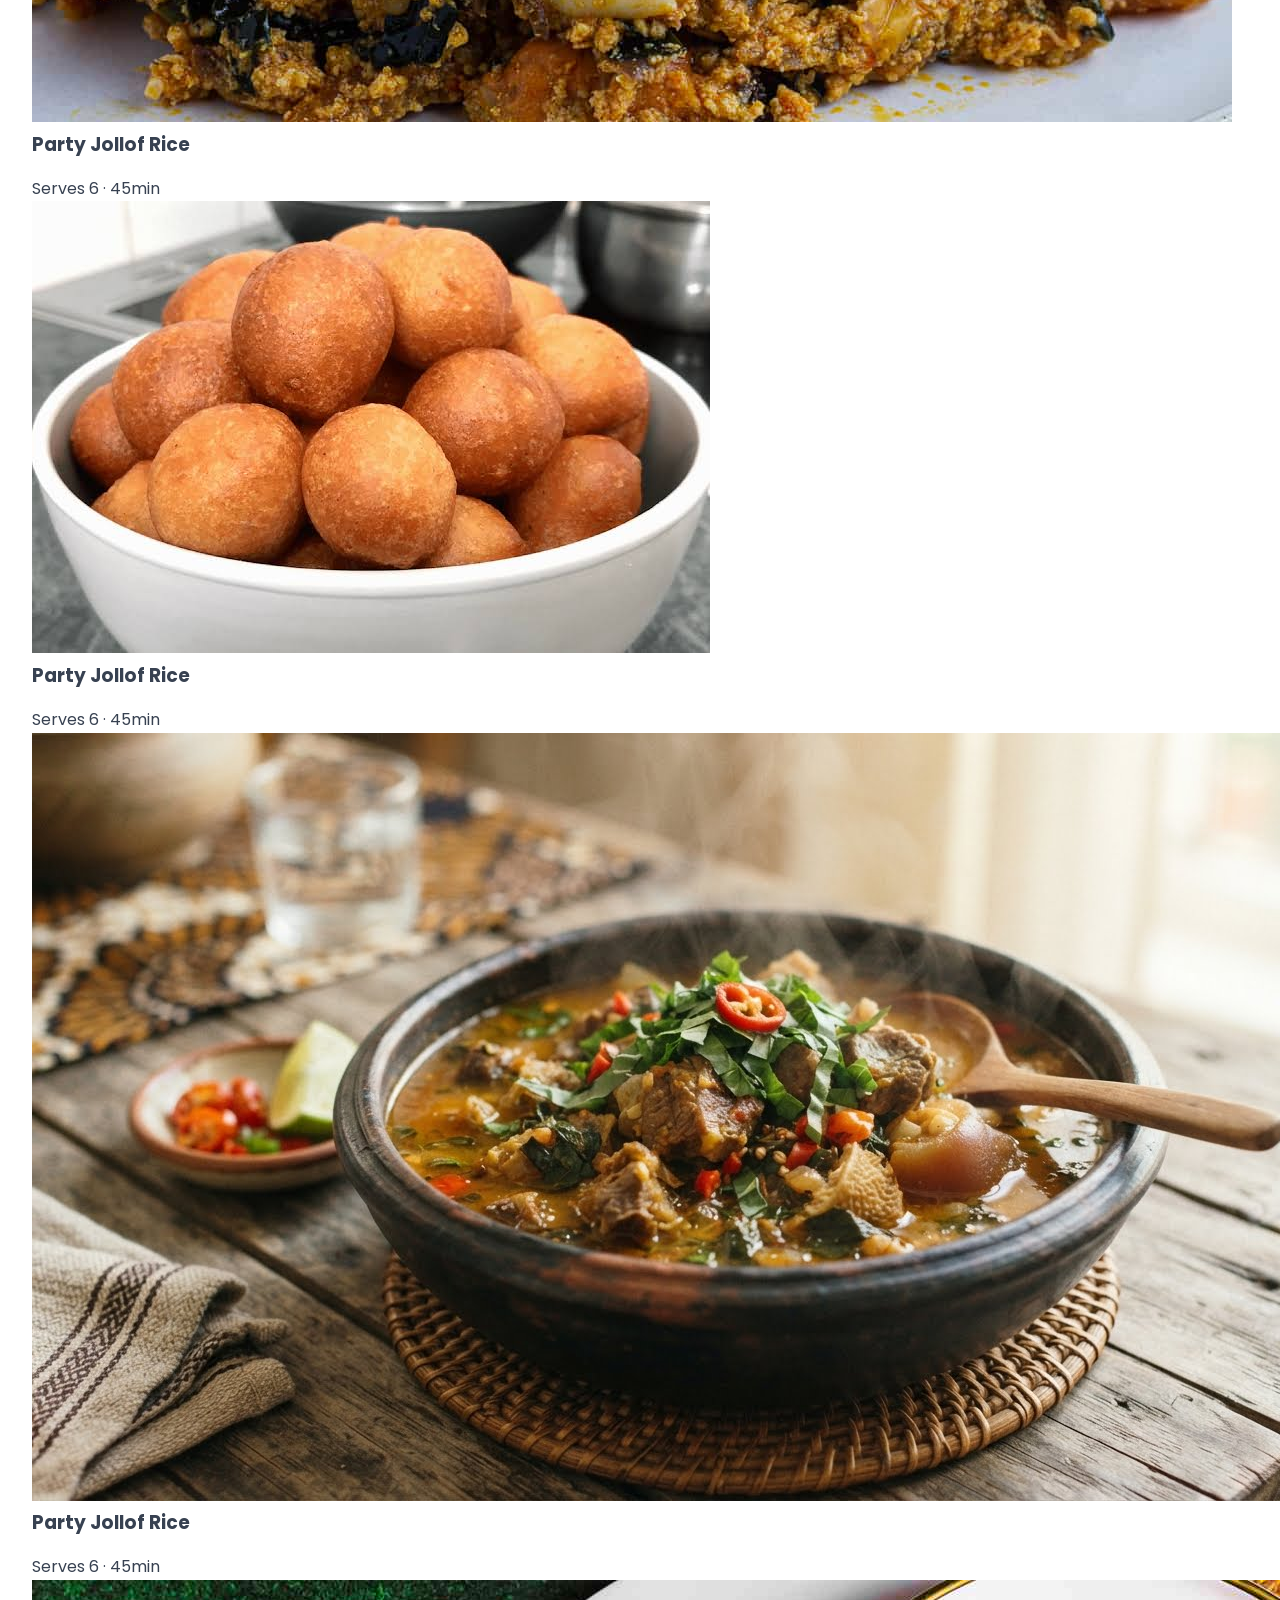
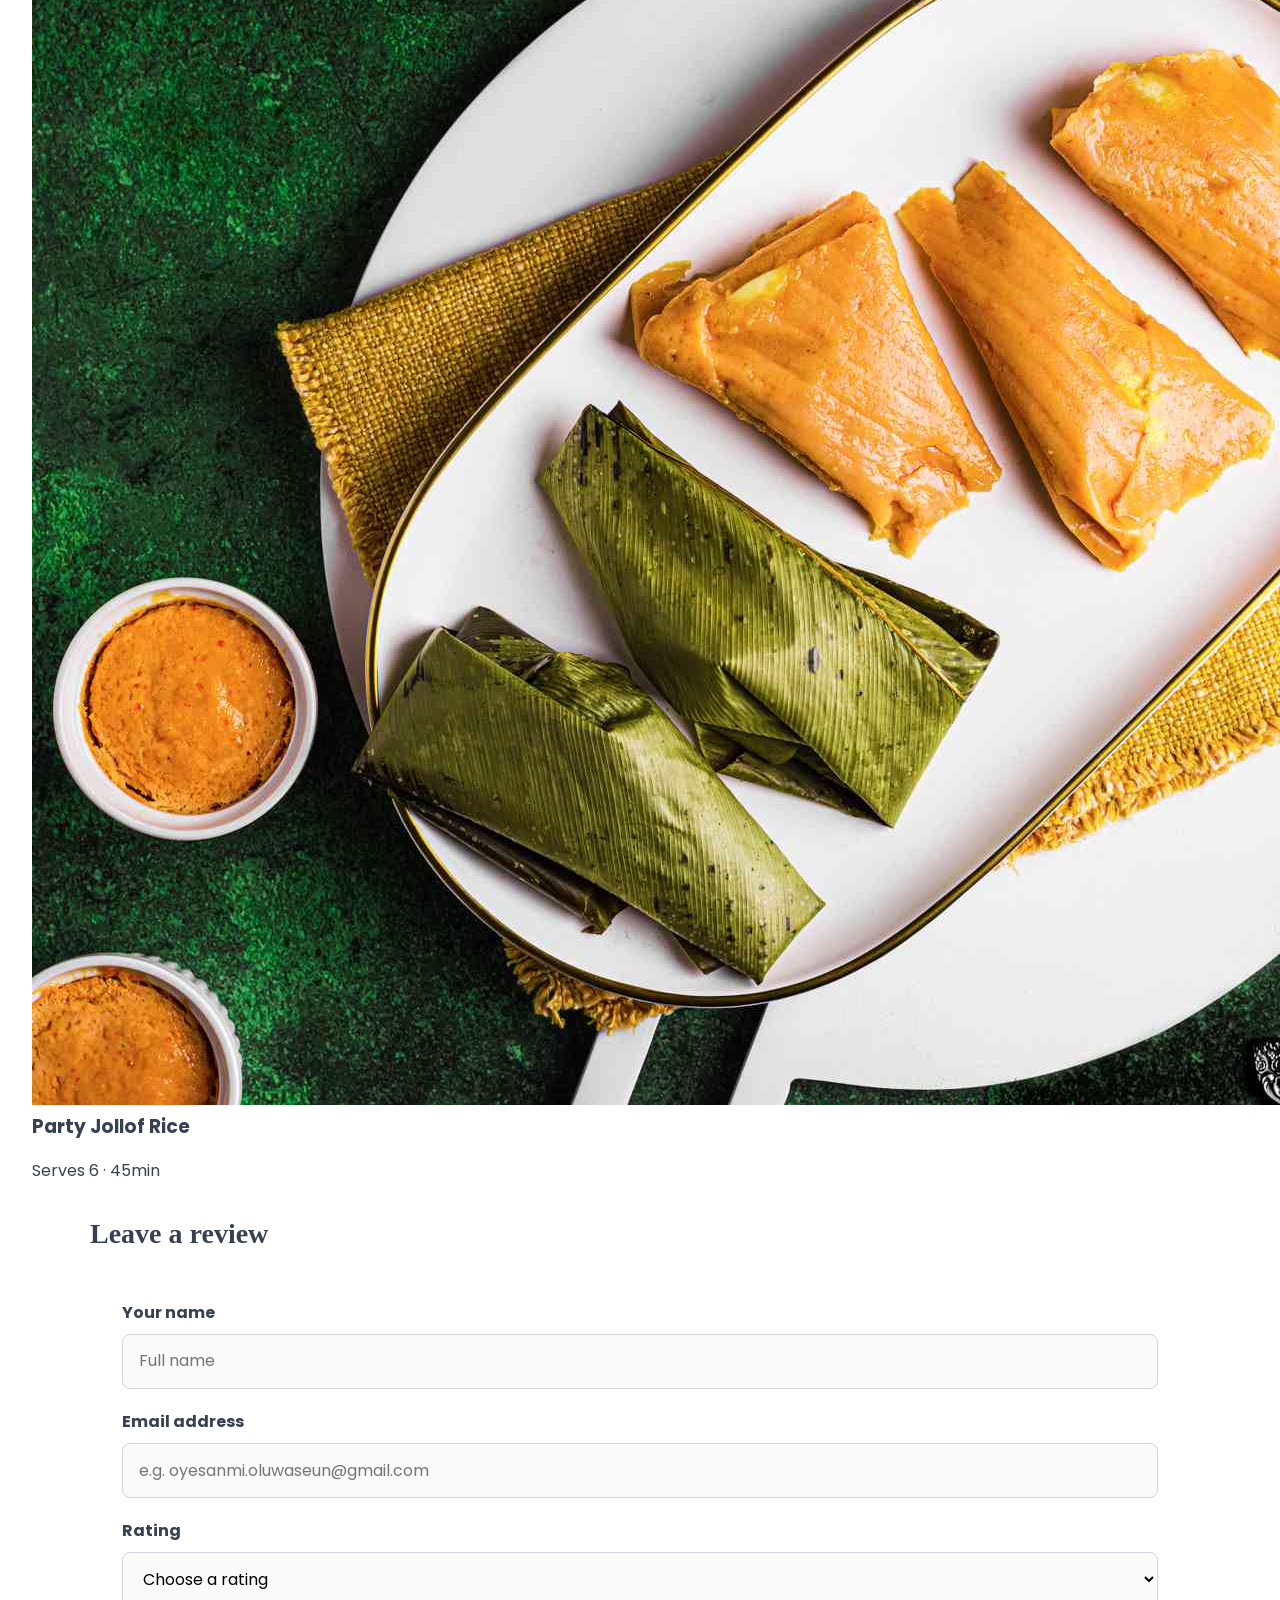
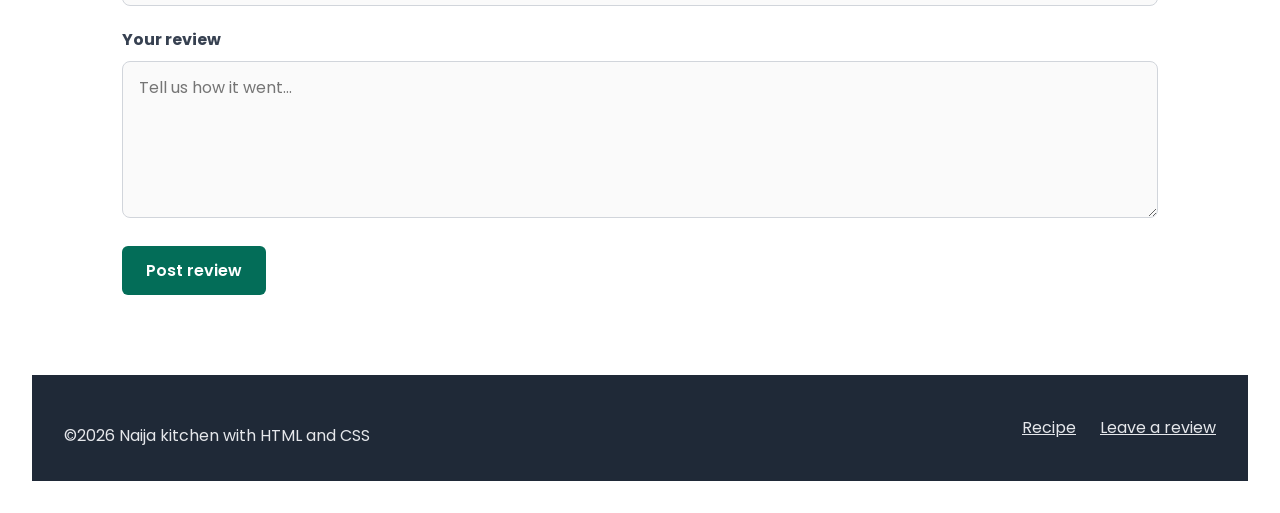
==== commit f5f8a136: "Finished flexbox navbar, tag row and footer" ====
--- a/index.html
+++ b/index.html
@@ -5,25 +5,23 @@
     <meta charset="UTF-8">
     <meta name="viewport" content="width=device-width, initial-scale=1.0">
     <title>Naija Kitchen - Party Jollof Rice</title>
-
+    <link rel="preconnect" href="https://fonts.googleapis.com">
+    <link rel="preconnect" href="https://fonts.gstatic.com" crossorigin>
+    <link
+        href="https://fonts.googleapis.com/css2?family=Playfair+Display:wght@700&family=Poppins:wght@300;400;500;600;700&display=swap"
+        rel="stylesheet">
     <link rel="stylesheet" href="css/styles.css">
 </head>
 
 <body>
     <header>
         <h1>Naija Kitchen</h1>
-
         <nav>
             <ul>
-                <li><a href="#hero">Recipe</a>
-                </li>
-                <li><a href="#ingredients">Ingredients</a>
-                </li>
-                <li><a href="#methods">Methods</a>
-                </li>
-                <li><a href="notes">Notes</a>
-                </li>
-
+                <li><a href="#recipe">Recipe</a></li>
+                <li><a href="#ingredients">Ingredients</a></li>
+                <li><a href="#method">Method</a></li>
+                <li><a href="#notes">Notes</a></li>
             </ul>
         </nav>
     </header>
@@ -32,27 +30,21 @@
         <section id="recipe">
             <article class="recipe-card">
                 <img class="recipe-card_image" src="image/jollof.jpg">
-
                 <div class="recipe-card_body">
-
                     <h2>Party Jollof Rice</h2>
                     <p class="recipe-meta">Serves 6 &middot 45 miutes . Medium</p>
-
                 </div>
             </article>
 
-            <div class="tag-row">
-                <span class="tag tag--spicy">Spicy</span>
-                <span class="tag tag--quick">One pot</span>
             </div>
             <p class="recipe-intro">
-                The smoky, tomato-rich rice that starts arguments at every family gathering.
-                This is the party version, cooked long enough to catch at the bottom.
+                The smoky, tomato-rich rice that starts arguments are at every family gathering. This is the pary
+                version
+                cooked
+                long enough to catch at the bottom
             </p>
-
-            <button class="btn">Print recipe</button>
+            <button class="btn">Print Receipe</button>
         </section>
-
 
         <section id="ingredients">
             <h2>Ingredients</h2>
@@ -69,9 +61,9 @@
             </ul>
         </section>
 
-        <section id="Method">
+        <section id="method">
             <h2>Method</h2>
-            <ol class="method">
+            <ul class="method">
                 <li>Blend the tomatoes, peppers and half the onion unit smoothly</li>
                 <li>Heat the oil and fry the remaining onion until golden</li>
                 <li>Add the tomato paste and fry for 2 minutes</li>
@@ -83,21 +75,82 @@
                 <li>Remove from heat and let it sit for 10 minutes before serving</li>
 
 
-            </ol>
+            </ul>
+
         </section>
 
         <section id="Note">
             <h2>Notes</h2>
             <div class="note">
-                <p><strong>The party smoke: </strong> the slight burn at the bottom is the main point.
-                    Ressit the urge to stir the rice while cooking.
-                    The bottom layer will be slightly burnt,
-                    but that is the point. It is what makes party jollof rice so special.
+                <p><strong>The party smoke: </strong>
+                    the slight burn at the bottom is the main point.Ressit the urge to stir the rice while cooking.
+                    That bottom layer is what makes party jollof taste like a party.
                 </p>
             </div>
-
         </section>
     </main>
+
+    <section id="gallery">
+        <h2>More Nigeria classics</h2>
+        <div class="gallery">
+            <article class="gallery_item">
+                <img class="gallery__image" src="image/jollof.jpg">
+                <div class="gallery__body">
+                    <h3 class="gallery__title">Party Jollof Rice</h3>
+                    <p class="gallery__meta">Serves 6 &middot; 45min</p>
+                </div>
+            </article>
+        </div>
+    </section>
+
+    <article class="gallery_item">
+        <img class="gallery__image" src="image/suya-skewers.jpg" alt="Suya Skewers">
+        <div class="gallery__body">
+            <h3 class="gallery__title">Party Jollof Rice</h3>
+            <p class="gallery__meta">Serves 6 &middot; 45min</p>
+        </div>
+    </article>
+    </div>
+
+    <article class="gallery_item">
+        <img class="gallery__image" src="image/egusi-soup.jpg" alt="Egusi Soup">
+        <div class="gallery__body">
+            <h3 class="gallery__title">Party Jollof Rice</h3>
+            <p class="gallery__meta">Serves 6 &middot; 45min</p>
+        </div>
+    </article>
+    </div>
+    </section>
+
+    <article class="gallery_item">
+        <img class="gallery__image" src="image/puff-puff.jpeg" alt="Suya Skewers">
+        <div class="gallery__body">
+            <h3 class="gallery__title">Party Jollof Rice</h3>
+            <p class="gallery__meta">Serves 6 &middot; 45min</p>
+        </div>
+    </article>
+    </div>
+
+    <article class="gallery_item">
+        <img class="gallery__image" src="image/pepper-soup.jpg" alt="Pepper Soup">
+        <div class="gallery__body">
+            <h3 class="gallery__title">Party Jollof Rice</h3>
+            <p class="gallery__meta">Serves 6 &middot; 45min</p>
+        </div>
+    </article>
+    </div>
+
+  <article class="gallery_item">
+        <img class="gallery__image" src="image/moi-moi.jpeg" alt="Moi Moi">
+        <div class="gallery__body">
+            <h3 class="gallery__title">Party Jollof Rice</h3>
+            <p class="gallery__meta">Serves 6 &middot; 45min</p>
+        </div>
+    </article>
+    </div>
+    
+
+
     <section id="review" class="container">
         <h2>Leave a review</h2>
         <form class="review-form">
@@ -133,14 +186,9 @@
         <ul class="footer-links">
             <li><a href="#recipe">Recipe</a></li>
             <li><a href="review">Leave a review</a></li>
-            
-
-
-
         </ul>
     </footer>
 
-    
 
 
 </body>
--- a/css/styles.css
+++ b/css/styles.css
@@ -6,7 +6,7 @@
     box-sizing:  border-box;
 }
 
-/* -----SPACING SCALE ----- */
+/* ===== SPACING SCALE ===== */
 /* only use these. No arbitrary numbers.
    0.5rem - 1rem - 1.5rem - 2rem - 4rem */
 
@@ -68,8 +68,9 @@
 }
 
 header h1 {
-    margin-bottom: 1rem;
+    margin-bottom: 0;
     font-size: 1.5rem;
+    
 }
 
 nav ul {
@@ -78,8 +79,8 @@
     margin-bottom: 0;
     display: flex;
     gap: 1.5rem; 
-    /*flex-diection: column;
-    justify-content: center;*/
+    flex-wrap: wrap;
+   
 }
 
 nav a {
@@ -113,11 +114,9 @@
 
 }
 
-
 .recipe-card_body {
     padding: 1.5rems;
 }
-
 
 .recipe-card_body h2 {
     margin-top: 0;
@@ -131,7 +130,10 @@
 
 /* ==== TAGS =====*/
 
-.tag {
+.tag row {
+    display: flex; 
+    gap:0.5
+    flex-wrap: wrap;
     margin-bottom: 1rem;
 }
 
@@ -243,7 +245,7 @@
         resize: vertical; 
     }
 
-    /* FOOTER */
+    /* ====== FOOTER====== */
     footer {
         padding: 2rem;
         margin-top: 3rem;
@@ -278,6 +280,8 @@
     .footer-links a:focus{
         color: white
     }
+
+
     
 
 
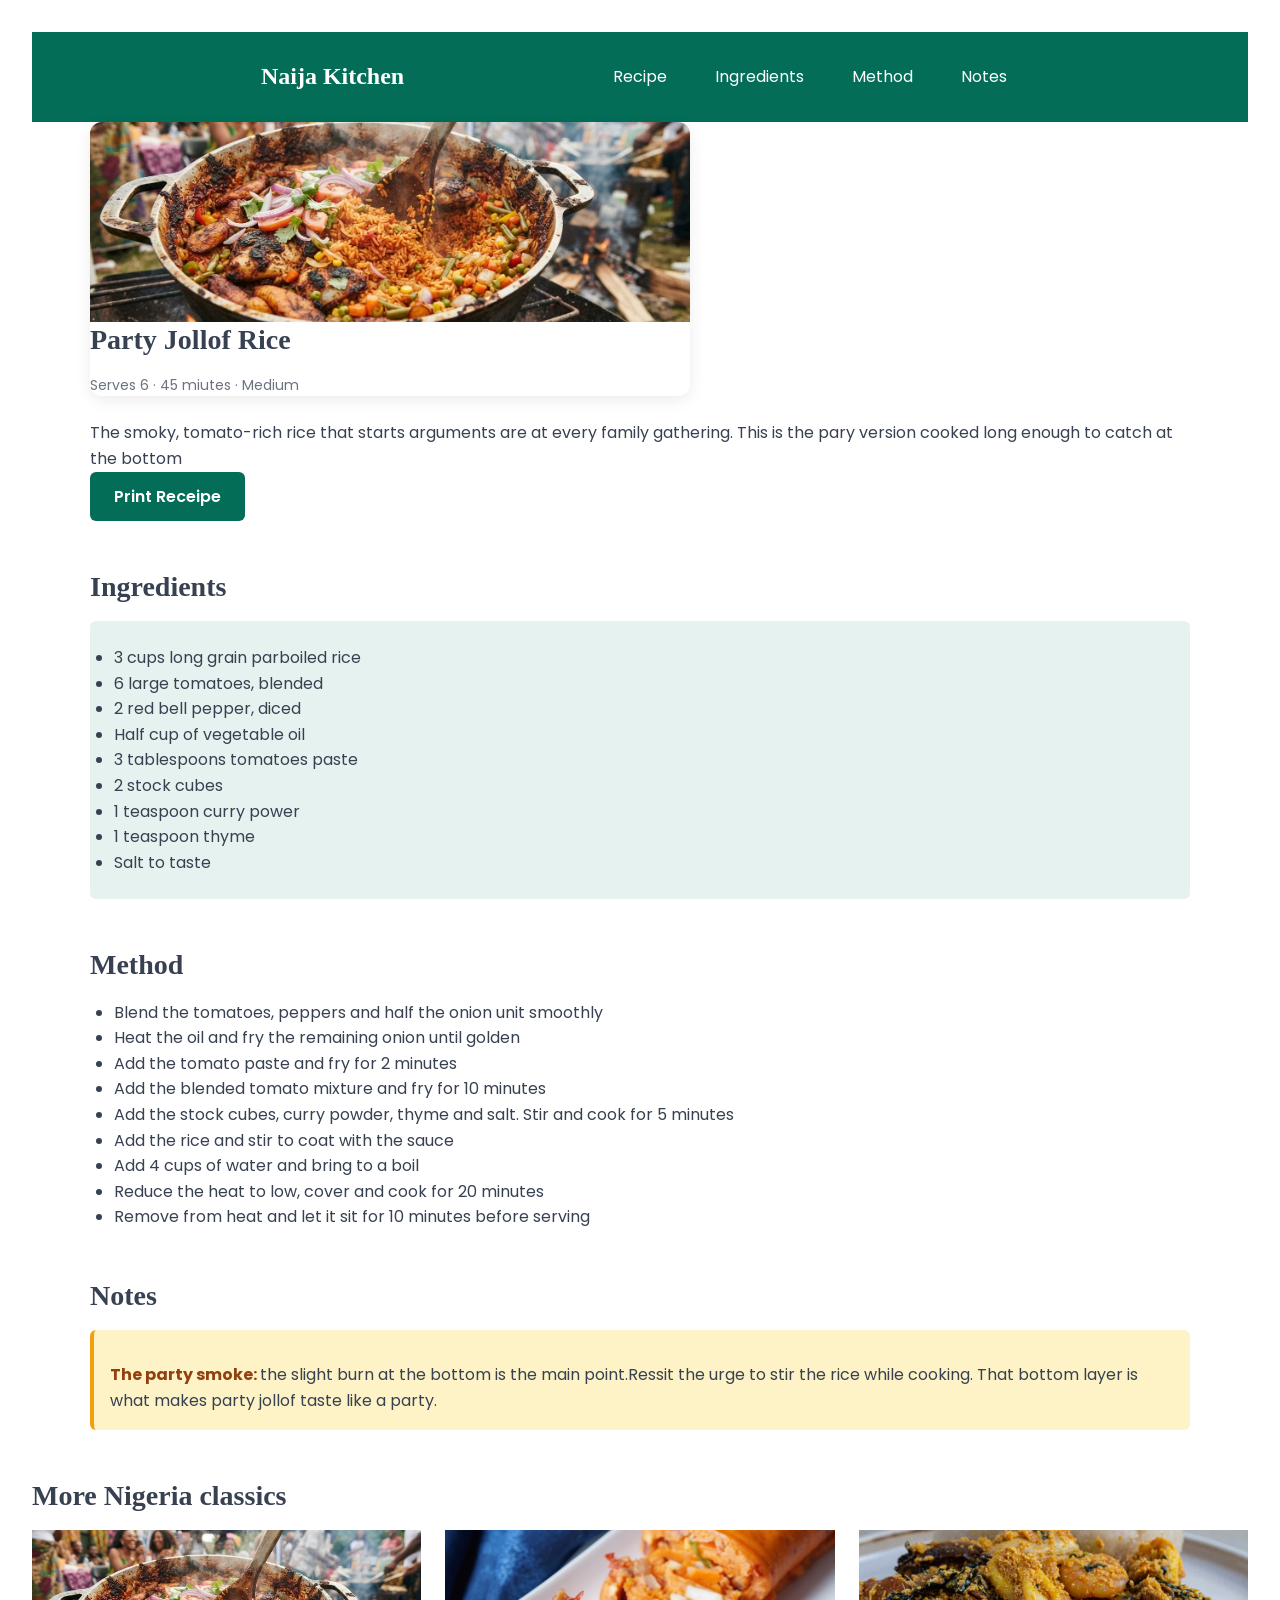
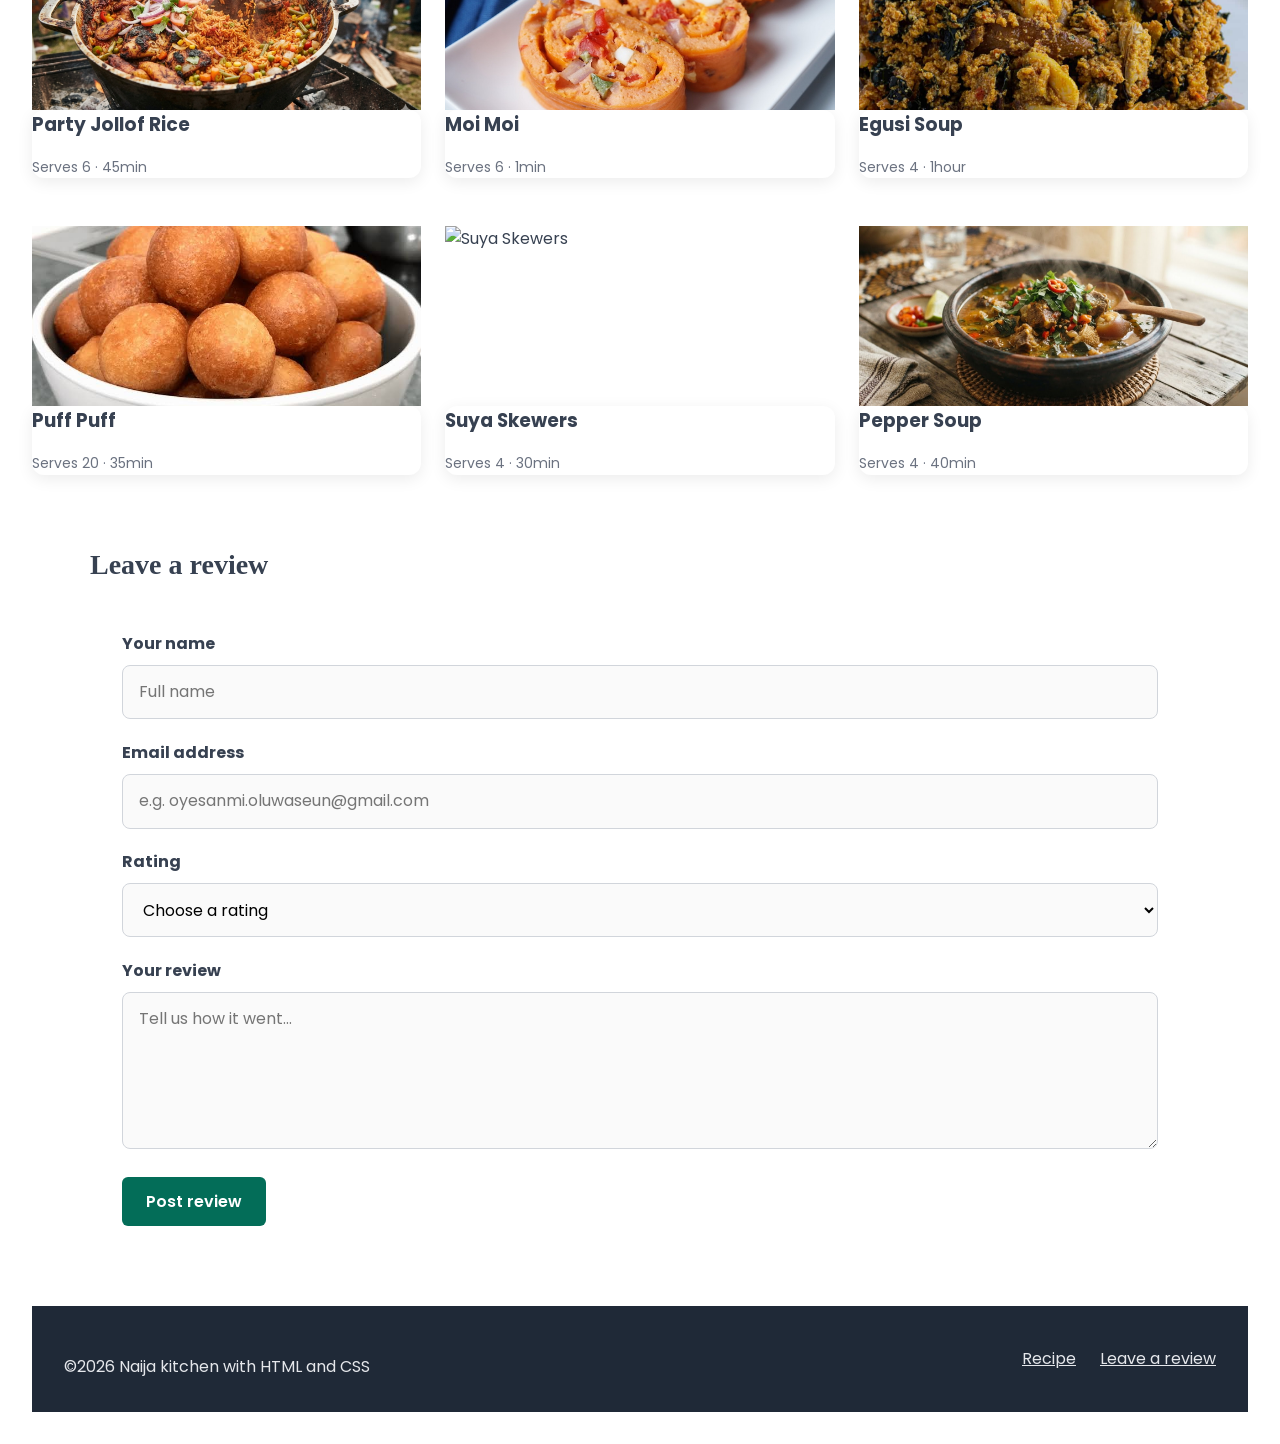
==== commit 9e9612cd: "Add recipe gallery hover effects" ====
--- a/index.html
+++ b/index.html
@@ -32,7 +32,7 @@
                 <img class="recipe-card_image" src="image/jollof.jpg">
                 <div class="recipe-card_body">
                     <h2>Party Jollof Rice</h2>
-                    <p class="recipe-meta">Serves 6 &middot 45 miutes . Medium</p>
+                    <p class="recipe-meta">Serves 6 &middot 45 miutes &middot; Medium</p>
                 </div>
             </article>
 
@@ -74,7 +74,6 @@
                 <li>Reduce the heat to low, cover and cook for 20 minutes</li>
                 <li>Remove from heat and let it sit for 10 minutes before serving</li>
 
-
             </ul>
 
         </section>
@@ -94,63 +93,55 @@
         <h2>More Nigeria classics</h2>
         <div class="gallery">
             <article class="gallery_item">
-                <img class="gallery__image" src="image/jollof.jpg">
+                <img class="gallery__image" src="image/jollof.jpg" alt="Party Jollof Rice">
                 <div class="gallery__body">
                     <h3 class="gallery__title">Party Jollof Rice</h3>
                     <p class="gallery__meta">Serves 6 &middot; 45min</p>
                 </div>
             </article>
+
+            <article class="gallery_item">
+                <img class="gallery__image" src="image/moi-moi.jpg" alt="Moi Moi">
+                <div class="gallery__body">
+                    <h3 class="gallery__title">Moi Moi</h3>
+                    <p class="gallery__meta">Serves 6 &middot; 1min</p>
+                </div>
+            </article>
+
+            <article class="gallery_item">
+                <img class="gallery__image" src="image/egusi-soup.jpg" alt="Egusi Soup">
+                <div class="gallery__body">
+                    <h3 class="gallery__title">Egusi Soup</h3>
+                    <p class="gallery__meta">Serves 4 &middot; 1hour</p>
+                </div>
+            </article>
+
+            <article class="gallery_item">
+                <img class="gallery__image" src="image/puff-puff.jpeg" alt="Puff Puff">
+                <div class="gallery__body">
+                    <h3 class="gallery__title">Puff Puff</h3>
+                    <p class="gallery__meta">Serves 20 &middot; 35min</p>
+                </div>
+            </article>
+
+            <article class="gallery_item">
+                <img class="gallery__image" src="image/suya-skewers.jpg" alt="Suya Skewers">
+                <div class="gallery__body">
+                    <h3 class="gallery__title">Suya Skewers</h3>
+                    <p class="gallery__meta">Serves 4 &middot; 30min</p>
+                </div>
+            </article>
+
+            <article class="gallery_item">
+                <img class="gallery__image" src="image/pepper-soup.jpg" alt="Pepper Soup">
+                <div class="gallery__body">
+                    <h3 class="gallery__title">Pepper Soup</h3>
+                    <p class="gallery__meta">Serves 4 &middot; 40min</p>
+                </div>
+            </article>
         </div>
     </section>
-
-    <article class="gallery_item">
-        <img class="gallery__image" src="image/suya-skewers.jpg" alt="Suya Skewers">
-        <div class="gallery__body">
-            <h3 class="gallery__title">Party Jollof Rice</h3>
-            <p class="gallery__meta">Serves 6 &middot; 45min</p>
-        </div>
-    </article>
-    </div>
-
-    <article class="gallery_item">
-        <img class="gallery__image" src="image/egusi-soup.jpg" alt="Egusi Soup">
-        <div class="gallery__body">
-            <h3 class="gallery__title">Party Jollof Rice</h3>
-            <p class="gallery__meta">Serves 6 &middot; 45min</p>
-        </div>
-    </article>
-    </div>
-    </section>
-
-    <article class="gallery_item">
-        <img class="gallery__image" src="image/puff-puff.jpeg" alt="Suya Skewers">
-        <div class="gallery__body">
-            <h3 class="gallery__title">Party Jollof Rice</h3>
-            <p class="gallery__meta">Serves 6 &middot; 45min</p>
-        </div>
-    </article>
-    </div>
-
-    <article class="gallery_item">
-        <img class="gallery__image" src="image/pepper-soup.jpg" alt="Pepper Soup">
-        <div class="gallery__body">
-            <h3 class="gallery__title">Party Jollof Rice</h3>
-            <p class="gallery__meta">Serves 6 &middot; 45min</p>
-        </div>
-    </article>
-    </div>
-
-  <article class="gallery_item">
-        <img class="gallery__image" src="image/moi-moi.jpeg" alt="Moi Moi">
-        <div class="gallery__body">
-            <h3 class="gallery__title">Party Jollof Rice</h3>
-            <p class="gallery__meta">Serves 6 &middot; 45min</p>
-        </div>
-    </article>
-    </div>
     
-
-
     <section id="review" class="container">
         <h2>Leave a review</h2>
         <form class="review-form">
@@ -188,9 +179,6 @@
             <li><a href="review">Leave a review</a></li>
         </ul>
     </footer>
-
-
-
 </body>
 
 </html>
--- a/css/styles.css
+++ b/css/styles.css
@@ -22,7 +22,8 @@
 
 }
 
-h1 {font-size: 2rem;
+h1 {
+    font-size: 2rem;
     line-height: 1.2;
     margin-bottom: 1rem;
 
@@ -78,8 +79,8 @@
     padding-left: 0;
     margin-bottom: 0;
     display: flex;
-    gap: 1.5rem; 
-    flex-wrap: wrap;
+    gap: 1.5rem;
+    
    
 }
 
@@ -132,7 +133,7 @@
 
 .tag row {
     display: flex; 
-    gap:0.5
+    gap:0.5;
     flex-wrap: wrap;
     margin-bottom: 1rem;
 }
@@ -154,7 +155,7 @@
     color: #1e40af;
 }
 
-/*-----BUTTON----- */
+/* ======BUTTON===== */
 .btn{
     display: inline-block;
     background: #036d58;
@@ -175,21 +176,21 @@
     
 }
     
-    /* INGREDIENTS */
-    .ingredients {
-        background: #e6f2ef;
-        padding: 1.5rem;
-        border-radius: 6px;
+/* INGREDIENTS */
+ .ingredients {
+    background: #e6f2ef;
+    padding: 1.5rem;
+    border-radius: 6px;
         
     }
-
-    /* NOTES */
-    .note {
-        background:#fef3c7;
-        padding: 1rem;
-        border-left: 4px solid #f59e0b;
-        border-radius: 6px;
-        margin-bottom: 1rem;
+    
+/* NOTES */
+  .note {
+    background:#fef3c7;
+    padding: 1rem;
+    border-left: 4px solid #f59e0b;
+    border-radius: 6px;
+    margin-bottom: 1rem;
     }
 
     .note p {
@@ -200,6 +201,7 @@
     .note strong {
         color: #92400e;
     }
+
 
     /* ==== REVIEW FORM ==== */
     review {
@@ -260,7 +262,7 @@
         gap: 1.5rem;
     }
 
-    .footer-links{
+    .footer-links {
         list-style: none;
         display: flex;
         gap: 1.5rem;
@@ -272,15 +274,107 @@
         color: #e5e7eb;
     }
 
-    footer p {
-        margin-bottom: 0;
-    }
 
     .footer-links a:hover,
     .footer-links a:focus{
         color: white
     }
 
+    footer p {
+        margin-bottom: 0;
+    }
+
+
+/***** RECIPE GALLERY *******/
+
+ .gallery {
+   display: grid;
+   grid-template-columns: repeat(3,  1fr);
+   gap: 1.5rem;
+   margin-bottom: 3rem;
+ }
+
+ .gallery__item {
+   background: white;
+   border-radius: 12px;
+   box-shadow: 0 4px 16px rgba(0, 0, 0, 0.);
+   overflow: hidden;
+   transition: transform 0.3s ease, box-shadow 0.3s ease;
+   
+ }
+
+ .gallery__image {
+   width: 100%;
+   height: 180px;
+   object-fit: cover;
+   display: block;
+   
+   
+ }
+
+ .gallery__body {
+
+    max-width: 600px;
+    background: white;
+    border-radius: 12px;
+    box-shadow: 0 4px 16px rgba(0, 0, 0,0.08);
+    overflow: hidden;
+    margin-bottom: 1.5rem;
+   
+ }
+
+ .gallery__title {
+   margin-bottom: 1.125rem;
+   margin-bottom: 0;
+   margin-bottom: 0.25rem;
+ }
+
+ .gallery__meta {
+   color: #6b7280;
+   font-size: 0.875rem;
+   margin-bottom: 0;
+ }
+
+ .gallery__item:hover,
+.gallery__item:focus-within {
+  transform: translateY(-4px);
+  box-shadow: 0 8px 24px rgba(0, 0, 0, 0.12);
+}
+    
+
+ /***** MOBILE *****/
+ @media (max-width: 640px) {
+    header {
+        flex-direction: column;
+        align-items: flex-start;
+        gap: 1rem;
+        padding: 1rem;
+    }
+
+    h1 {
+        font-size: 1.25rem;
+    }
+
+    h2 {
+        font-size: 1.5rem;
+    }
+
+    section {
+        margin-bottom: 2rem;
+    }
+
+    footer {
+        flex-direction: column;
+        align-items: flex-start;
+        gap: 1rem;
+    }
+ }
+  
+
+    
+
+
+ 
 
     
 
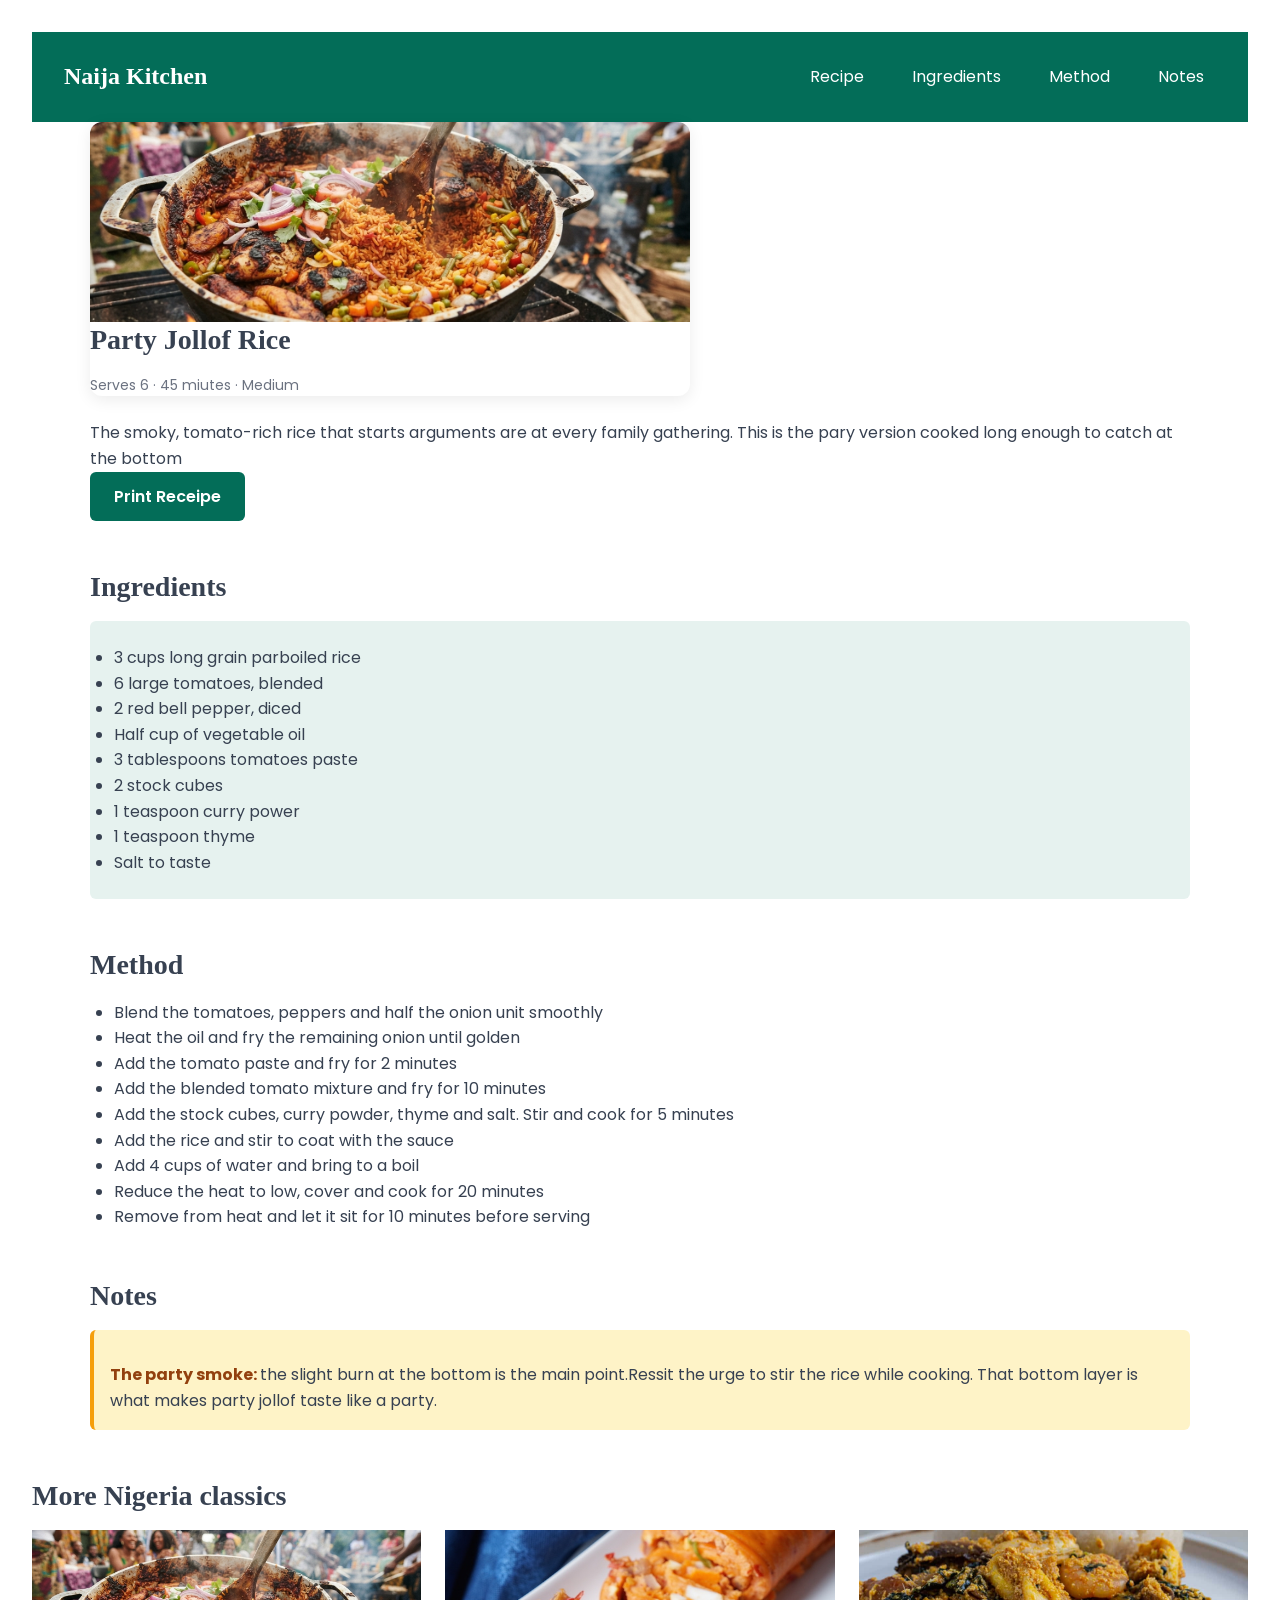
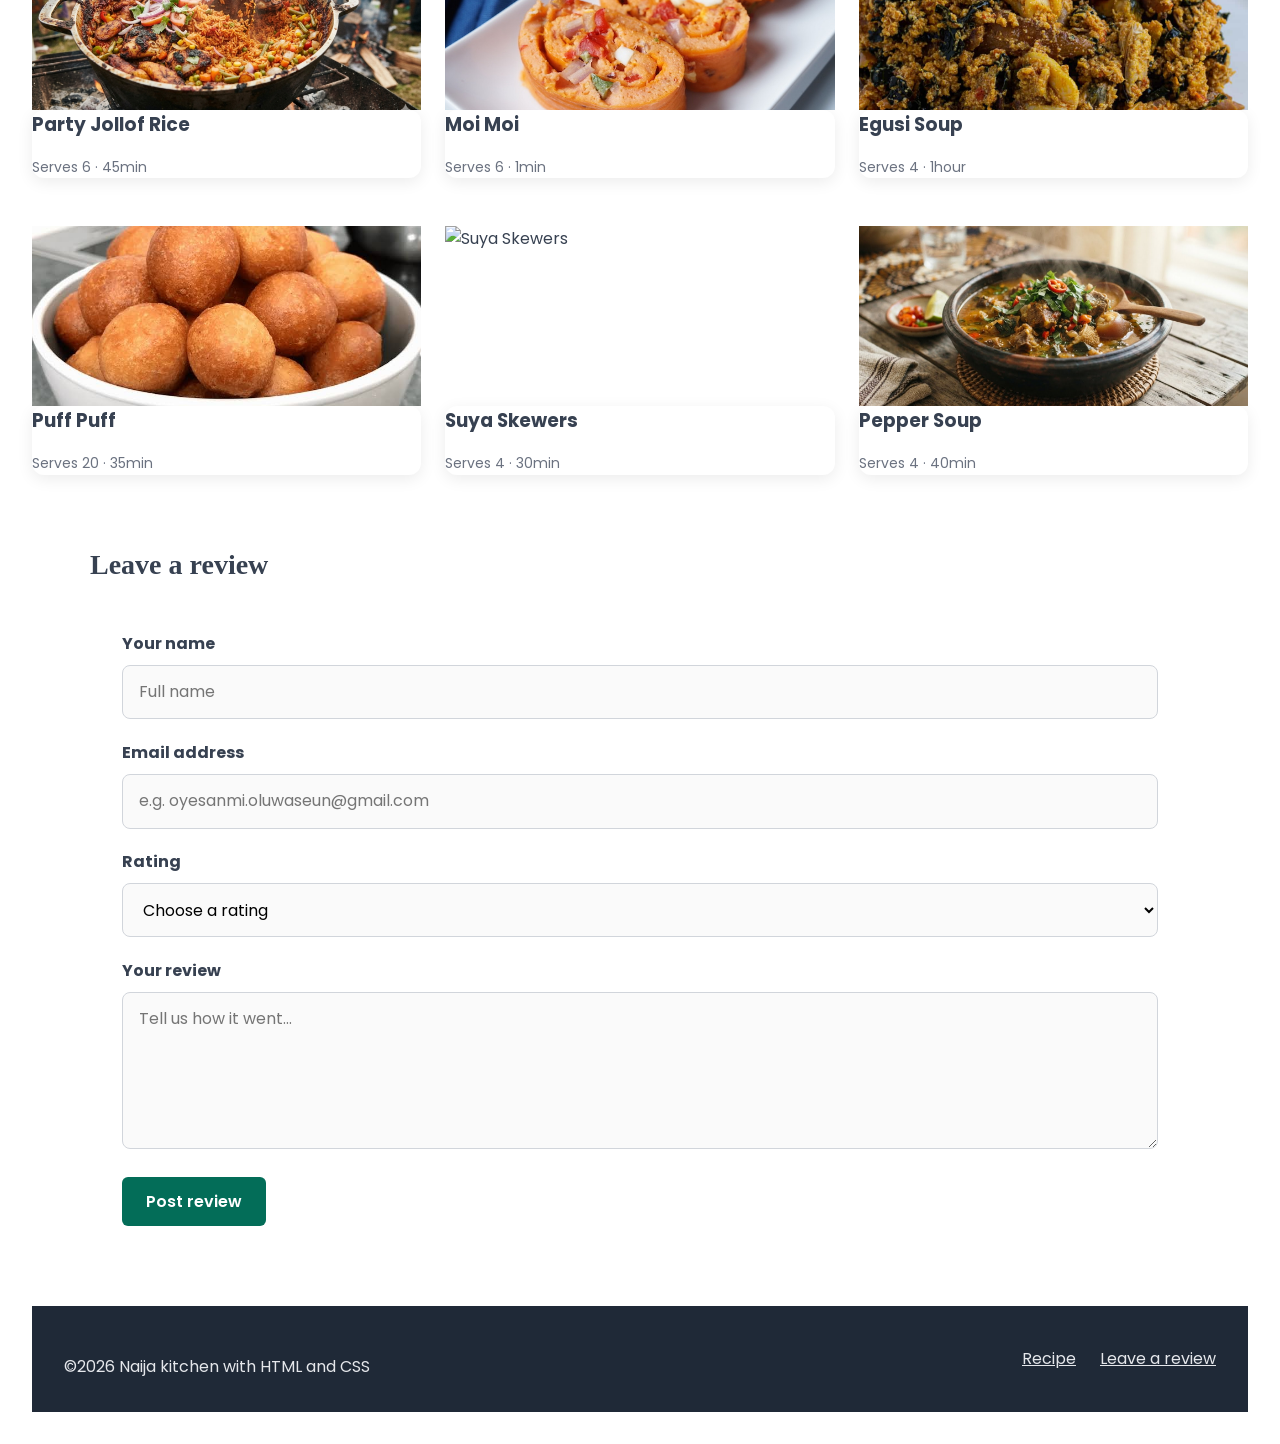
==== commit 011c208e: "Add styles.css" ====
--- a/index.html
+++ b/index.html
@@ -16,6 +16,13 @@
 <body>
     <header>
         <h1>Naija Kitchen</h1>
+        <input type="checkbox" id="nav-toogle" class="nav-toogle">
+        <label for="nav-toogle" class="nav-toogle-label" aria-label="Open Menu">
+
+            <span></span>
+            <span></span>
+            <span></span>
+        </label>
         <nav>
             <ul>
                 <li><a href="#recipe">Recipe</a></li>
--- a/css/styles.css
+++ b/css/styles.css
@@ -63,7 +63,7 @@
     color: white;
     padding: 1.5rem 2rem;
     display: flex;
-    justify-content: space-evenly;
+    justify-content: space-between;
     align-items: center;
     
 }
@@ -299,7 +299,8 @@
    border-radius: 12px;
    box-shadow: 0 4px 16px rgba(0, 0, 0, 0.);
    overflow: hidden;
-   transition: transform 0.3s ease, box-shadow 0.3s ease;
+   transition: transform 0.3s ease, 
+   box-shadow 0.3s ease;
    
  }
 
@@ -339,34 +340,101 @@
 .gallery__item:focus-within {
   transform: translateY(-4px);
   box-shadow: 0 8px 24px rgba(0, 0, 0, 0.12);
-}
+  
+}
+
+/***** MOBILE NAV  *****/
+.nav-toogle {
+    position: absolute;
+    opacity: 0;
+    width: 1px;
+    height: 1px;
+}
+
+.nav-toogle-label {
+     display: none;
+    flex-direction: column;
+    gap: 5px;
+    cursor: pointer;
+    padding: 0.5rem;
+}
+
+.nav-toogle-label span {
+    display: block;
+    width: 26px;
+    height: 3px;
+    background: white;
+    border-radius: 2px;
+
+}
+    
+   
+    
     
 
  /***** MOBILE *****/
  @media (max-width: 640px) {
     header {
+        display: flex;
+        flex-wrap: wrap;
+        flex-direction: row;
+        padding: 1rem;
+        justify-content: space-between;
+        align-items: center;
+        padding: 1rem;
+    }
+
+    header h1 {
+        margin-bottom: 0;
+        font-size: 1.25rem;
+    }
+
+
+    h2 { 
+        font-size: 1.5rem;
+    }
+
+    .nav-toogle-label {
+        display: flex;
+    }
+
+    nav {
+        display: none;
+        flex-basis: 100%;
+        width: 100%;
+        
+    }
+
+    nav a {
+        display: block;
+        padding: 0.75rem 0.5rem;
+    }
+
+    .nav-toogle: checked ~ nav {
+        display: block;
+        
+    }
+
+
+    nav ul { 
+        display:flex;
         flex-direction: column;
-        align-items: flex-start;
-        gap: 1rem;
-        padding: 1rem;
-    }
-
-    h1 {
-        font-size: 1.25rem;
-    }
-
-    h2 {
-        font-size: 1.5rem;
+        gap: 0;
+        padding-left: 0;
+        margin-bottom: 0;
+
     }
 
     section {
         margin-bottom: 2rem;
     }
 
-    footer {
+    footer{
+        
         flex-direction: column;
-        align-items: flex-start;
-        gap: 1rem;
+        text-align: center;
+        padding: 1.5rem;
+     
     }
  }
   
